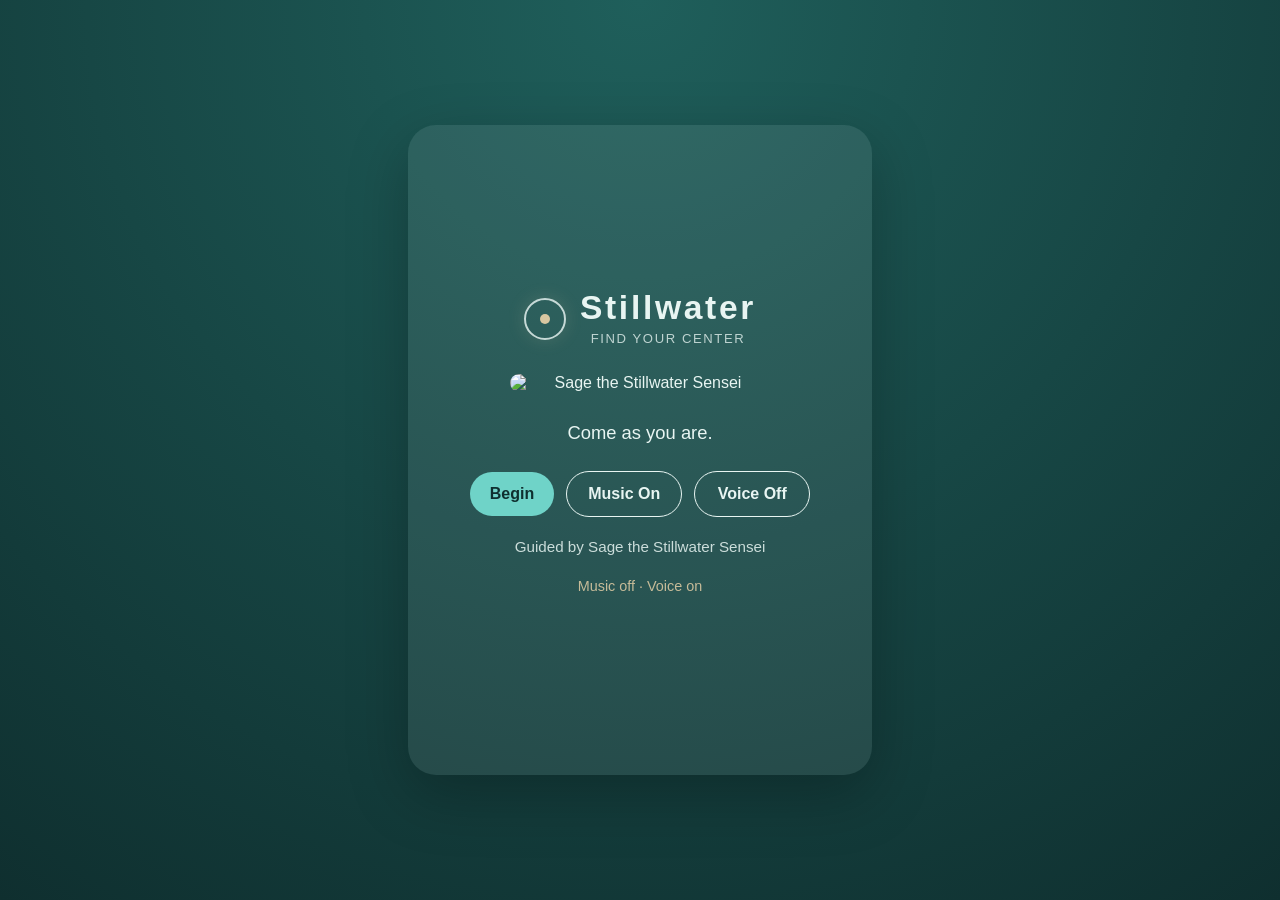
==== index.html @ 208af99f "Add files via upload" ====
<!DOCTYPE html>
<html lang="en">
<head>
  <meta charset="UTF-8" />
  <meta name="viewport" content="width=device-width, initial-scale=1.0"/>
  <title>Stillwater</title>
  <link rel="stylesheet" href="style.css?v=16" />
</head>
<body>
  <main class="app">
    <aside id="pathPanel" class="side-panel path-panel hidden"></aside>
    <section id="screen" class="screen"><h1>Stillwater is loading...</h1></section>
    <aside id="resourcePanel" class="side-panel resource-panel hidden"></aside>
  </main>
  <script src="app.js?v=16"></script>
</body>
</html>
---- style.css ----
:root {
  --deep:#0f2f2f; --water:#1f5f5b; --light:#e8f5f2; --accent:#d8c7a1;
  --aqua:#6fd3c8; --panel:rgba(255,255,255,.08); --panel-soft:rgba(255,255,255,.06);
  --panel-line:rgba(255,255,255,.16);
}
*{box-sizing:border-box}
body{margin:0;font-family:Arial,sans-serif;background:radial-gradient(circle at top,var(--water),var(--deep));color:var(--light);min-height:100vh;display:flex;align-items:center;justify-content:center}
.app{width:100%;max-width:1110px;padding:18px;display:grid;grid-template-columns:190px minmax(0,1fr) 220px;gap:18px;align-items:stretch}
.app.home-mode{grid-template-columns:1fr;max-width:500px}
.screen,.side-panel{min-height:650px;border-radius:28px;background:var(--panel);box-shadow:0 20px 60px rgba(0,0,0,.25)}
.screen{padding:26px;text-align:center;display:flex;flex-direction:column;justify-content:center}
.side-panel{background:var(--panel-soft);box-shadow:0 12px 42px rgba(0,0,0,.16);padding:22px 16px;display:flex;flex-direction:column;justify-content:center}
.hidden{display:none}
.path-title,.resource-title{font-size:.9rem;color:var(--accent);margin-bottom:18px;text-align:center;font-weight:bold}
.path-item{display:grid;grid-template-columns:18px 1fr;gap:10px;align-items:start;margin:13px 0;font-size:.82rem;line-height:1.25;opacity:.68}
.path-dot{width:12px;height:12px;border-radius:50%;margin-top:2px;background:rgba(255,255,255,.34)}
.path-item.done{opacity:1}.path-item.done .path-dot{background:var(--aqua)}
.path-item.active{opacity:1;color:var(--accent);font-weight:bold}.path-item.active .path-dot{background:var(--accent);box-shadow:0 0 12px rgba(216,199,161,.7)}
.resource-list{display:flex;flex-direction:column;gap:12px}
.resource-link{color:var(--light);text-decoration:none;border:1px solid var(--panel-line);border-radius:16px;padding:12px;line-height:1.25;font-size:.86rem;background:rgba(255,255,255,.035)}
.resource-note{margin-top:16px;font-size:.78rem;line-height:1.35;opacity:.72;text-align:center}
.brand{display:flex;align-items:center;justify-content:center;gap:14px;margin:0 auto 12px}
.brand-mark{width:42px;height:42px;border:2px solid rgba(232,245,242,.82);border-radius:50%;position:relative;box-shadow:0 0 18px rgba(216,199,161,.16)}
.brand-mark:after{content:"";width:10px;height:10px;background:var(--accent);border-radius:50%;position:absolute;left:50%;top:50%;transform:translate(-50%,-50%)}
.brand-title{font-size:2.1rem;letter-spacing:.08em;font-weight:700;line-height:1}.brand-subtitle{font-size:.82rem;letter-spacing:.12em;text-transform:uppercase;opacity:.78;margin-top:6px}
h1{margin:0 0 10px;font-size:2.35rem}h2{color:var(--accent);margin:0 0 8px}
.sage-img{width:260px;max-width:90%;margin:16px auto;display:block;border-radius:18px}
.prompt{font-size:1.15rem;line-height:1.45;margin:12px 0}.guidance{font-size:1rem;line-height:1.55;opacity:.92;margin:8px auto 12px;max-width:440px}
.sage-line{margin:8px auto 10px;max-width:440px;font-size:.96rem;line-height:1.45;color:var(--accent);font-style:italic}
.timer{font-size:2.35rem;color:var(--accent);margin:10px 0}.stage-count{font-size:.9rem;opacity:.85;margin-bottom:8px}
.progress-track{width:100%;height:10px;border-radius:999px;background:rgba(255,255,255,.16);overflow:hidden;margin:12px 0 16px}.progress-fill{height:100%;width:0;background:var(--aqua)}
button{border:none;border-radius:30px;padding:13px 20px;margin:6px;font-size:1rem;cursor:pointer;background:var(--aqua);color:var(--deep);font-weight:bold}
button.secondary{background:transparent;border:1px solid var(--light);color:var(--light)}.controls{margin-top:6px}.music-toggle,.voice-toggle{min-width:116px}
.stage-list{text-align:left;margin:15px auto;max-width:370px;line-height:1.7}.small{font-size:.95rem;opacity:.85}.audio-status{font-size:.9rem;opacity:.9;margin-top:8px}.audio-on{color:var(--accent)}
@media(max-width:980px){.app{max-width:760px;grid-template-columns:170px minmax(0,1fr)}.resource-panel{grid-column:1/-1;min-height:auto;padding:16px}.resource-list{display:grid;grid-template-columns:repeat(2,minmax(0,1fr))}}
@media(max-width:720px){body{align-items:flex-start}.app{max-width:480px;grid-template-columns:1fr;padding:14px}.screen{min-height:auto;padding:22px}.side-panel{min-height:auto;border-radius:22px;padding:12px}.path-panel{flex-direction:row;align-items:center;justify-content:center;flex-wrap:wrap}.path-title{width:100%;margin-bottom:8px}.path-item{display:block;margin:4px;font-size:0}.path-dot{width:11px;height:11px;margin:0}.resource-list{grid-template-columns:1fr}.sage-img{width:240px}.brand{gap:10px}.brand-mark{width:34px;height:34px}.brand-mark:after{width:8px;height:8px}.brand-title{font-size:1.65rem}.brand-subtitle{font-size:.72rem}}
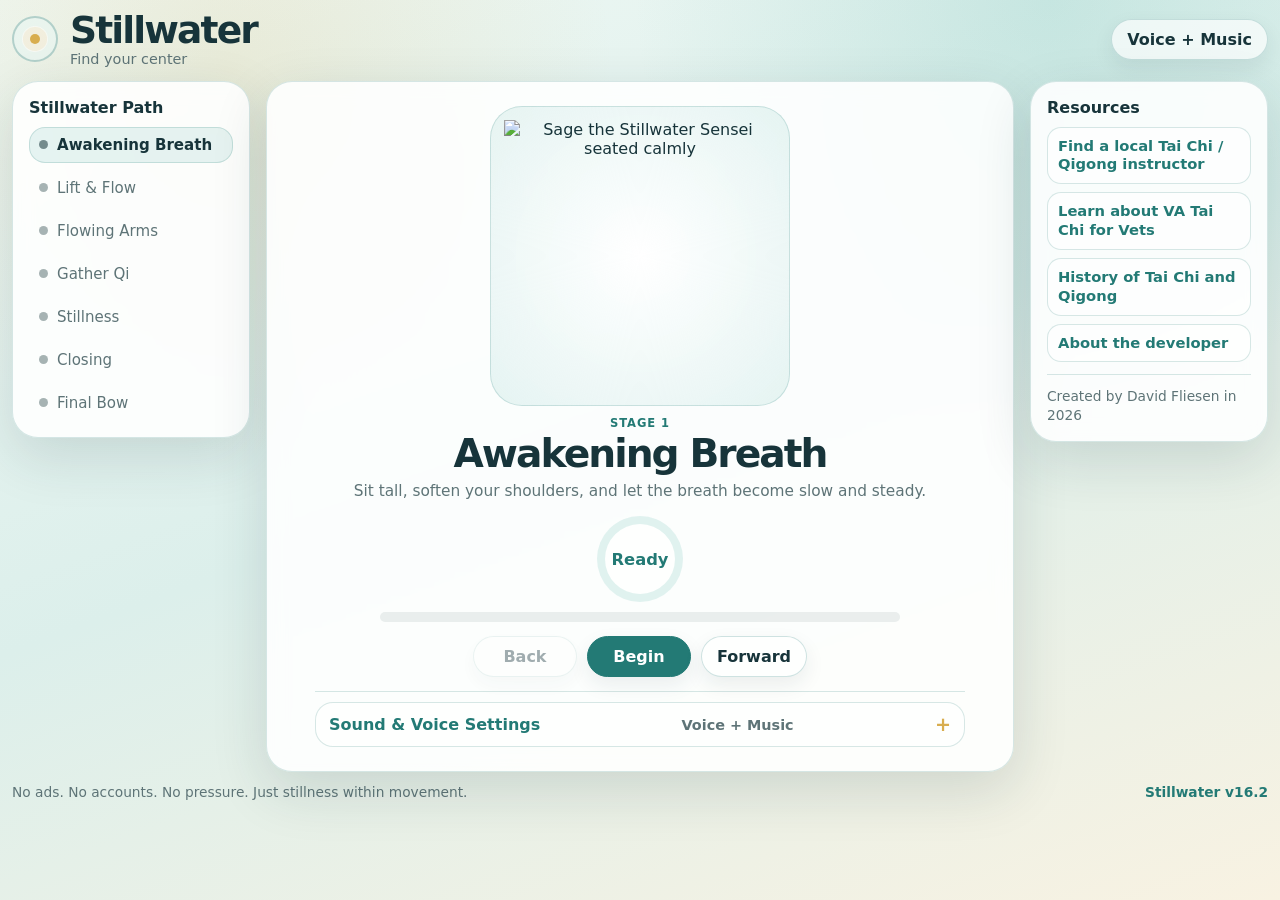
==== commit 6715352e: "Add files via upload" ====
--- a/index.html
+++ b/index.html
@@ -2,16 +2,109 @@
 <html lang="en">
 <head>
   <meta charset="UTF-8" />
-  <meta name="viewport" content="width=device-width, initial-scale=1.0"/>
-  <title>Stillwater</title>
-  <link rel="stylesheet" href="style.css?v=16" />
+  <meta name="viewport" content="width=device-width, initial-scale=1.0" />
+  <title>Stillwater Sensei | Chair Tai Chi + Qigong</title>
+  <meta name="description" content="Stillwater Sensei is a peaceful browser-based chair Tai Chi and Qigong guided practice led by Sage, a calm panda guide." />
+  <link rel="stylesheet" href="style.css?v=16.2" />
 </head>
 <body>
-  <main class="app">
-    <aside id="pathPanel" class="side-panel path-panel hidden"></aside>
-    <section id="screen" class="screen"><h1>Stillwater is loading...</h1></section>
-    <aside id="resourcePanel" class="side-panel resource-panel hidden"></aside>
-  </main>
-  <script src="app.js?v=16"></script>
+  <div class="app-shell">
+    <header class="hero compact-hero">
+      <a class="brand-lockup brand-link" href="index.html?v=16.2" aria-label="Stillwater opening screen">
+        <div class="still-point" aria-hidden="true"><span></span></div>
+        <div>
+          <h1>Stillwater</h1>
+          <p>Find your center</p>
+        </div>
+      </a>
+      <button id="soundToggle" class="ghost-button" type="button" aria-pressed="true">Voice + Music</button>
+    </header>
+
+    <main class="practice-layout three-column">
+      <aside class="path-panel" aria-label="Stillwater Path progress">
+        <h2>Stillwater Path</h2>
+        <ol id="stageList" class="stage-list"></ol>
+      </aside>
+
+      <section class="practice-card" aria-live="polite">
+        <div class="sage-frame breathing-ripple">
+          <img id="sageImage" src="assets/sage/idle.png?v=16.2" alt="Sage the Stillwater Sensei seated calmly" />
+        </div>
+
+        <div class="stage-copy">
+          <p id="stageEyebrow" class="eyebrow">Welcome</p>
+          <h2 id="stageTitle">Stillwater Sensei</h2>
+          <p id="stageDescription">A gentle seated practice for breath, flow, and calm focus.</p>
+        </div>
+
+        <div class="timer-wrap" aria-label="Stage timer">
+          <div class="timer-ring">
+            <span id="timerText">Ready</span>
+          </div>
+          <div class="progress-track" aria-hidden="true"><span id="progressFill"></span></div>
+        </div>
+
+        <div class="controls">
+          <button id="backButton" type="button">Back</button>
+          <button id="startPauseButton" class="primary" type="button">Begin</button>
+          <button id="nextButton" type="button">Forward</button>
+        </div>
+
+        <details id="audioDetails" class="audio-panel" aria-label="Sound and voice controls">
+          <summary>
+            <span>Sound & Voice Settings</span>
+            <span id="audioSummary">Voice + Music</span>
+          </summary>
+
+          <div class="mode-grid" role="group" aria-label="Audio mode">
+            <button id="modeBoth" class="mode-button" type="button" data-mode="both">Play Voice + Music</button>
+            <button id="modeVoice" class="mode-button" type="button" data-mode="voice">Voice Only</button>
+            <button id="modeMusic" class="mode-button" type="button" data-mode="music">Music Only</button>
+            <button id="modeSilence" class="mode-button" type="button" data-mode="silence">Silence</button>
+          </div>
+
+          <div class="slider-row full-row">
+            <label for="voiceSelect">Browser Voice</label>
+            <select id="voiceSelect"></select>
+          </div>
+          <div class="slider-row">
+            <label for="voiceRate">Voice Speed</label>
+            <input id="voiceRate" type="range" min="0.5" max="1.3" step="0.01" value="0.72" />
+          </div>
+          <div class="slider-row">
+            <label for="voicePitch">Voice Pitch</label>
+            <input id="voicePitch" type="range" min="0.5" max="1.5" step="0.01" value="1.08" />
+          </div>
+          <div class="slider-row">
+            <label for="voiceVolume">Voice</label>
+            <input id="voiceVolume" type="range" min="0" max="1" step="0.01" value="0.70" />
+          </div>
+          <div class="slider-row">
+            <label for="musicVolume">Music</label>
+            <input id="musicVolume" type="range" min="0" max="1" step="0.01" value="0.20" />
+          </div>
+          <p id="voiceStatus" class="hint">Voice uses local MP3 files when present and falls back to your selected built-in browser voice when files are missing.</p>
+        </details>
+      </section>
+
+      <aside class="resources-panel" aria-label="Stillwater resources">
+        <h2>Resources</h2>
+        <nav class="resource-links" aria-label="Helpful Tai Chi and Qigong links">
+          <a href="https://www.qigonginstitute.org/directory" target="_blank" rel="noopener noreferrer">Find a local Tai Chi / Qigong instructor</a>
+          <a href="https://www.va.gov/WHOLEHEALTH/cih/Tai_Chi_and_Qigong.asp" target="_blank" rel="noopener noreferrer">Learn about VA Tai Chi for Vets</a>
+          <a href="history.html?v=16.2">History of Tai Chi and Qigong</a>
+          <a href="https://davidfliesen.github.io/" target="_blank" rel="noopener noreferrer">About the developer</a>
+        </nav>
+        <p class="creator-note">Created by David Fliesen in 2026</p>
+      </aside>
+    </main>
+
+    <footer>
+      <p>No ads. No accounts. No pressure. Just stillness within movement.</p>
+      <p class="version">Stillwater v16.2</p>
+    </footer>
+  </div>
+
+  <script src="app.js?v=16.2"></script>
 </body>
 </html>
--- a/style.css
+++ b/style.css
@@ -1,36 +1,113 @@
 :root {
-  --deep:#0f2f2f; --water:#1f5f5b; --light:#e8f5f2; --accent:#d8c7a1;
-  --aqua:#6fd3c8; --panel:rgba(255,255,255,.08); --panel-soft:rgba(255,255,255,.06);
-  --panel-line:rgba(255,255,255,.16);
+  --ink: #17343a;
+  --muted: #5e7477;
+  --paper: #f6fbf8;
+  --card: rgba(255, 255, 255, 0.88);
+  --teal: #5cb7ae;
+  --teal-dark: #237a75;
+  --gold: #d8ad4f;
+  --line: rgba(35, 122, 117, 0.18);
+  --shadow: 0 18px 56px rgba(23, 52, 58, 0.14);
 }
-*{box-sizing:border-box}
-body{margin:0;font-family:Arial,sans-serif;background:radial-gradient(circle at top,var(--water),var(--deep));color:var(--light);min-height:100vh;display:flex;align-items:center;justify-content:center}
-.app{width:100%;max-width:1110px;padding:18px;display:grid;grid-template-columns:190px minmax(0,1fr) 220px;gap:18px;align-items:stretch}
-.app.home-mode{grid-template-columns:1fr;max-width:500px}
-.screen,.side-panel{min-height:650px;border-radius:28px;background:var(--panel);box-shadow:0 20px 60px rgba(0,0,0,.25)}
-.screen{padding:26px;text-align:center;display:flex;flex-direction:column;justify-content:center}
-.side-panel{background:var(--panel-soft);box-shadow:0 12px 42px rgba(0,0,0,.16);padding:22px 16px;display:flex;flex-direction:column;justify-content:center}
-.hidden{display:none}
-.path-title,.resource-title{font-size:.9rem;color:var(--accent);margin-bottom:18px;text-align:center;font-weight:bold}
-.path-item{display:grid;grid-template-columns:18px 1fr;gap:10px;align-items:start;margin:13px 0;font-size:.82rem;line-height:1.25;opacity:.68}
-.path-dot{width:12px;height:12px;border-radius:50%;margin-top:2px;background:rgba(255,255,255,.34)}
-.path-item.done{opacity:1}.path-item.done .path-dot{background:var(--aqua)}
-.path-item.active{opacity:1;color:var(--accent);font-weight:bold}.path-item.active .path-dot{background:var(--accent);box-shadow:0 0 12px rgba(216,199,161,.7)}
-.resource-list{display:flex;flex-direction:column;gap:12px}
-.resource-link{color:var(--light);text-decoration:none;border:1px solid var(--panel-line);border-radius:16px;padding:12px;line-height:1.25;font-size:.86rem;background:rgba(255,255,255,.035)}
-.resource-note{margin-top:16px;font-size:.78rem;line-height:1.35;opacity:.72;text-align:center}
-.brand{display:flex;align-items:center;justify-content:center;gap:14px;margin:0 auto 12px}
-.brand-mark{width:42px;height:42px;border:2px solid rgba(232,245,242,.82);border-radius:50%;position:relative;box-shadow:0 0 18px rgba(216,199,161,.16)}
-.brand-mark:after{content:"";width:10px;height:10px;background:var(--accent);border-radius:50%;position:absolute;left:50%;top:50%;transform:translate(-50%,-50%)}
-.brand-title{font-size:2.1rem;letter-spacing:.08em;font-weight:700;line-height:1}.brand-subtitle{font-size:.82rem;letter-spacing:.12em;text-transform:uppercase;opacity:.78;margin-top:6px}
-h1{margin:0 0 10px;font-size:2.35rem}h2{color:var(--accent);margin:0 0 8px}
-.sage-img{width:260px;max-width:90%;margin:16px auto;display:block;border-radius:18px}
-.prompt{font-size:1.15rem;line-height:1.45;margin:12px 0}.guidance{font-size:1rem;line-height:1.55;opacity:.92;margin:8px auto 12px;max-width:440px}
-.sage-line{margin:8px auto 10px;max-width:440px;font-size:.96rem;line-height:1.45;color:var(--accent);font-style:italic}
-.timer{font-size:2.35rem;color:var(--accent);margin:10px 0}.stage-count{font-size:.9rem;opacity:.85;margin-bottom:8px}
-.progress-track{width:100%;height:10px;border-radius:999px;background:rgba(255,255,255,.16);overflow:hidden;margin:12px 0 16px}.progress-fill{height:100%;width:0;background:var(--aqua)}
-button{border:none;border-radius:30px;padding:13px 20px;margin:6px;font-size:1rem;cursor:pointer;background:var(--aqua);color:var(--deep);font-weight:bold}
-button.secondary{background:transparent;border:1px solid var(--light);color:var(--light)}.controls{margin-top:6px}.music-toggle,.voice-toggle{min-width:116px}
-.stage-list{text-align:left;margin:15px auto;max-width:370px;line-height:1.7}.small{font-size:.95rem;opacity:.85}.audio-status{font-size:.9rem;opacity:.9;margin-top:8px}.audio-on{color:var(--accent)}
-@media(max-width:980px){.app{max-width:760px;grid-template-columns:170px minmax(0,1fr)}.resource-panel{grid-column:1/-1;min-height:auto;padding:16px}.resource-list{display:grid;grid-template-columns:repeat(2,minmax(0,1fr))}}
-@media(max-width:720px){body{align-items:flex-start}.app{max-width:480px;grid-template-columns:1fr;padding:14px}.screen{min-height:auto;padding:22px}.side-panel{min-height:auto;border-radius:22px;padding:12px}.path-panel{flex-direction:row;align-items:center;justify-content:center;flex-wrap:wrap}.path-title{width:100%;margin-bottom:8px}.path-item{display:block;margin:4px;font-size:0}.path-dot{width:11px;height:11px;margin:0}.resource-list{grid-template-columns:1fr}.sage-img{width:240px}.brand{gap:10px}.brand-mark{width:34px;height:34px}.brand-mark:after{width:8px;height:8px}.brand-title{font-size:1.65rem}.brand-subtitle{font-size:.72rem}}
+
+* { box-sizing: border-box; }
+html, body { min-height: 100%; }
+body {
+  margin: 0;
+  font-family: -apple-system, BlinkMacSystemFont, "Segoe UI", system-ui, sans-serif;
+  color: var(--ink);
+  background:
+    radial-gradient(circle at 18% 8%, rgba(216, 173, 79, 0.16), transparent 24rem),
+    radial-gradient(circle at 82% 0%, rgba(92, 183, 174, 0.22), transparent 26rem),
+    linear-gradient(160deg, #eff8f4 0%, #dcefeb 48%, #f8f2e2 100%);
+}
+button, input, select { font: inherit; }
+a { color: inherit; }
+
+.app-shell { width: min(1340px, calc(100% - 24px)); margin: 0 auto; padding: 12px 0 16px; }
+.simple-page { width: min(980px, calc(100% - 28px)); }
+.hero, footer { display: flex; align-items: center; justify-content: space-between; gap: 12px; }
+.brand-lockup { display: flex; align-items: center; gap: 12px; text-decoration: none; }
+.brand-link:hover { opacity: 0.9; }
+.still-point { width: 46px; height: 46px; border: 2px solid rgba(35, 122, 117, 0.32); border-radius: 999px; display: grid; place-items: center; background: rgba(255,255,255,0.5); box-shadow: inset 0 0 0 8px rgba(92, 183, 174, 0.08); flex: 0 0 auto; }
+.still-point span { width: 10px; height: 10px; border-radius: 999px; background: var(--gold); box-shadow: 0 0 0 7px rgba(216, 173, 79, 0.13); }
+h1, h2, h3, p { margin: 0; }
+.hero h1 { font-size: clamp(1.55rem, 3vw, 2.35rem); letter-spacing: -0.05em; line-height: 1; }
+.hero p { color: var(--muted); margin-top: 1px; font-size: 0.9rem; }
+
+.practice-layout { display: grid; grid-template-columns: 238px minmax(0, 1fr) 238px; gap: 16px; margin-top: 14px; align-items: start; }
+.path-panel, .resources-panel, .practice-card, .info-card { background: var(--card); border: 1px solid var(--line); border-radius: 26px; box-shadow: var(--shadow); backdrop-filter: blur(10px); }
+.path-panel, .resources-panel { padding: 16px; align-self: start; position: sticky; top: 12px; }
+.path-panel h2, .resources-panel h2 { font-size: 1rem; margin-bottom: 10px; }
+.stage-list { list-style: none; padding: 0; margin: 0; display: grid; gap: 7px; }
+.stage-list li { display: flex; gap: 9px; align-items: center; padding: 8px 9px; border-radius: 16px; color: var(--muted); border: 1px solid transparent; cursor: pointer; font-size: 0.94rem; }
+.stage-list li.current { color: var(--ink); background: rgba(92,183,174,0.15); border-color: var(--line); font-weight: 700; }
+.stage-list li.done { color: var(--teal-dark); }
+.stage-dot { width: 9px; height: 9px; border-radius: 99px; background: currentColor; opacity: 0.55; flex: 0 0 auto; }
+
+.resource-links { display: grid; gap: 8px; }
+.resource-links a { display: block; text-decoration: none; color: var(--teal-dark); background: rgba(255,255,255,0.58); border: 1px solid var(--line); border-radius: 14px; padding: 9px 10px; line-height: 1.28; font-weight: 700; font-size: 0.92rem; }
+.resource-links a:hover { background: rgba(92,183,174,0.15); }
+.creator-note { margin-top: 12px; padding-top: 12px; border-top: 1px solid var(--line); color: var(--muted); font-size: 0.86rem; line-height: 1.35; }
+
+.practice-card { padding: clamp(14px, 2.3vw, 24px); text-align: center; }
+.sage-frame { width: min(300px, 48vh, 70vw); aspect-ratio: 1 / 1; margin: 0 auto 10px; display: grid; place-items: center; border-radius: 32px; background: radial-gradient(circle, rgba(255,255,255,0.94), rgba(92,183,174,0.14)); border: 1px solid var(--line); overflow: hidden; position: relative; }
+.sage-frame::before, .sage-frame::after { content: ""; position: absolute; inset: 18%; border-radius: 999px; border: 2px solid rgba(92, 183, 174, 0.22); opacity: 0; animation: waterRipple 5.8s ease-in-out infinite; pointer-events: none; }
+.sage-frame::after { animation-delay: 2.9s; inset: 25%; border-color: rgba(216, 173, 79, 0.18); }
+.sage-frame img { width: 91%; height: 91%; object-fit: contain; transition: opacity 260ms ease, transform 260ms ease; animation: sageBreath 6s ease-in-out infinite; position: relative; z-index: 1; }
+.sage-frame img.changing { opacity: 0; transform: scale(0.985); }
+@keyframes sageBreath { 0%, 100% { transform: scale(0.988); } 50% { transform: scale(1.025); } }
+@keyframes waterRipple { 0% { transform: scale(0.65); opacity: 0; } 25% { opacity: 0.45; } 100% { transform: scale(1.85); opacity: 0; } }
+
+.eyebrow { color: var(--teal-dark); font-weight: 800; letter-spacing: 0.08em; text-transform: uppercase; font-size: 0.72rem; }
+.stage-copy h2 { margin-top: 4px; font-size: clamp(1.55rem, 4vw, 2.45rem); letter-spacing: -0.05em; line-height: 1.02; }
+.stage-copy p:last-child { color: var(--muted); max-width: 620px; margin: 7px auto 0; line-height: 1.42; font-size: 0.96rem; }
+.timer-wrap { margin: 14px auto; max-width: 520px; }
+.timer-ring { width: 86px; height: 86px; margin: 0 auto 10px; display: grid; place-items: center; border-radius: 999px; border: 8px solid rgba(92,183,174,0.18); background: rgba(255,255,255,0.56); color: var(--teal-dark); font-weight: 800; font-size: 1.02rem; }
+.progress-track { height: 10px; background: rgba(23,52,58,0.08); border-radius: 999px; overflow: hidden; }
+.progress-track span { display: block; height: 100%; width: 0%; background: linear-gradient(90deg, var(--teal), var(--gold)); border-radius: inherit; transition: width 280ms linear; }
+.controls { display: flex; justify-content: center; gap: 10px; flex-wrap: wrap; }
+button, .ghost-link { border: 1px solid rgba(35,122,117,0.22); background: rgba(255,255,255,0.68); color: var(--ink); padding: 10px 15px; border-radius: 999px; cursor: pointer; min-width: 104px; box-shadow: 0 8px 20px rgba(23,52,58,0.08); text-decoration: none; display: inline-flex; align-items: center; justify-content: center; font-weight: 700; }
+button:active { transform: translateY(1px); }
+button.primary { background: var(--teal-dark); color: white; border-color: var(--teal-dark); }
+button:disabled { opacity: 0.4; cursor: not-allowed; }
+.ghost-button { min-width: auto; }
+
+.audio-panel { margin: 14px auto 0; max-width: 650px; text-align: left; border-top: 1px solid var(--line); padding-top: 10px; }
+.audio-panel summary { list-style: none; cursor: pointer; display: flex; align-items: center; justify-content: space-between; gap: 12px; background: rgba(255,255,255,0.56); border: 1px solid var(--line); border-radius: 18px; padding: 10px 13px; color: var(--teal-dark); font-weight: 800; }
+.audio-panel summary::-webkit-details-marker { display: none; }
+.audio-panel summary::after { content: "+"; font-size: 1.2rem; color: var(--gold); }
+.audio-panel[open] summary::after { content: "−"; }
+#audioSummary { color: var(--muted); font-weight: 700; font-size: 0.9rem; }
+.mode-grid { display: grid; grid-template-columns: repeat(4, minmax(0, 1fr)); gap: 8px; margin-top: 10px; }
+.mode-button { width: 100%; min-width: 0; padding: 9px 8px; border-radius: 16px; font-size: 0.9rem; }
+.mode-button.active { background: var(--teal-dark); color: white; border-color: var(--teal-dark); }
+.slider-row { display: grid; grid-template-columns: 95px 1fr; align-items: center; gap: 10px; margin-top: 10px; }
+.slider-row.full-row { grid-template-columns: 115px 1fr; }
+.slider-row label { color: var(--muted); font-weight: 800; font-size: 0.9rem; }
+select { width: 100%; border: 1px solid var(--line); border-radius: 14px; padding: 9px 10px; background: white; color: var(--ink); }
+.hint { margin-top: 10px; color: var(--muted); font-size: 0.88rem; line-height: 1.38; }
+code { background: rgba(92,183,174,0.14); padding: 2px 5px; border-radius: 6px; }
+
+.info-card { margin-top: 20px; padding: clamp(20px, 4vw, 38px); }
+.info-card h2 { margin-top: 8px; font-size: clamp(2rem, 5vw, 3.25rem); letter-spacing: -0.05em; }
+.info-card section { margin-top: 24px; }
+.info-card h3 { color: var(--teal-dark); margin-bottom: 8px; }
+.info-card p { color: var(--muted); line-height: 1.65; font-size: 1.05rem; }
+.mini-settings { margin-top: 18px; padding: 16px; border: 1px solid var(--line); border-radius: 22px; background: rgba(255,255,255,0.55); }
+.mini-settings h3 { margin-bottom: 10px; }
+footer { margin-top: 12px; color: var(--muted); font-size: 0.86rem; }
+.version { font-weight: 800; color: var(--teal-dark); }
+
+@media (max-height: 760px) and (min-width: 941px) {
+  .sage-frame { width: min(245px, 42vh); }
+  .timer-ring { width: 72px; height: 72px; border-width: 7px; font-size: 0.94rem; }
+  .stage-copy h2 { font-size: clamp(1.35rem, 3vw, 2rem); }
+  .stage-copy p:last-child { font-size: 0.9rem; }
+  .path-panel, .resources-panel { padding: 13px; }
+  .stage-list li, .resource-links a { font-size: 0.86rem; padding: 7px 8px; }
+  .audio-panel { margin-top: 10px; }
+}
+@media (max-width: 1120px) { .practice-layout { grid-template-columns: 215px minmax(0, 1fr) 215px; gap: 12px; } .path-panel, .resources-panel { padding: 14px; } }
+@media (max-width: 940px) { .hero, footer { align-items: flex-start; flex-direction: column; } .practice-layout { grid-template-columns: 1fr; } .path-panel, .resources-panel { position: static; } .path-panel { order: 1; } .practice-card { order: 2; } .resources-panel { order: 3; } .stage-list { grid-template-columns: repeat(2, minmax(0, 1fr)); } .mode-grid { grid-template-columns: repeat(2, minmax(0, 1fr)); } }
+@media (max-width: 560px) { .app-shell { width: min(100% - 16px, 1180px); } .practice-card, .path-panel, .resources-panel, .info-card { border-radius: 22px; } .stage-list, .mode-grid { grid-template-columns: 1fr; } button, .ghost-link { width: 100%; } .controls { gap: 8px; } .slider-row, .slider-row.full-row { grid-template-columns: 1fr; gap: 5px; } }
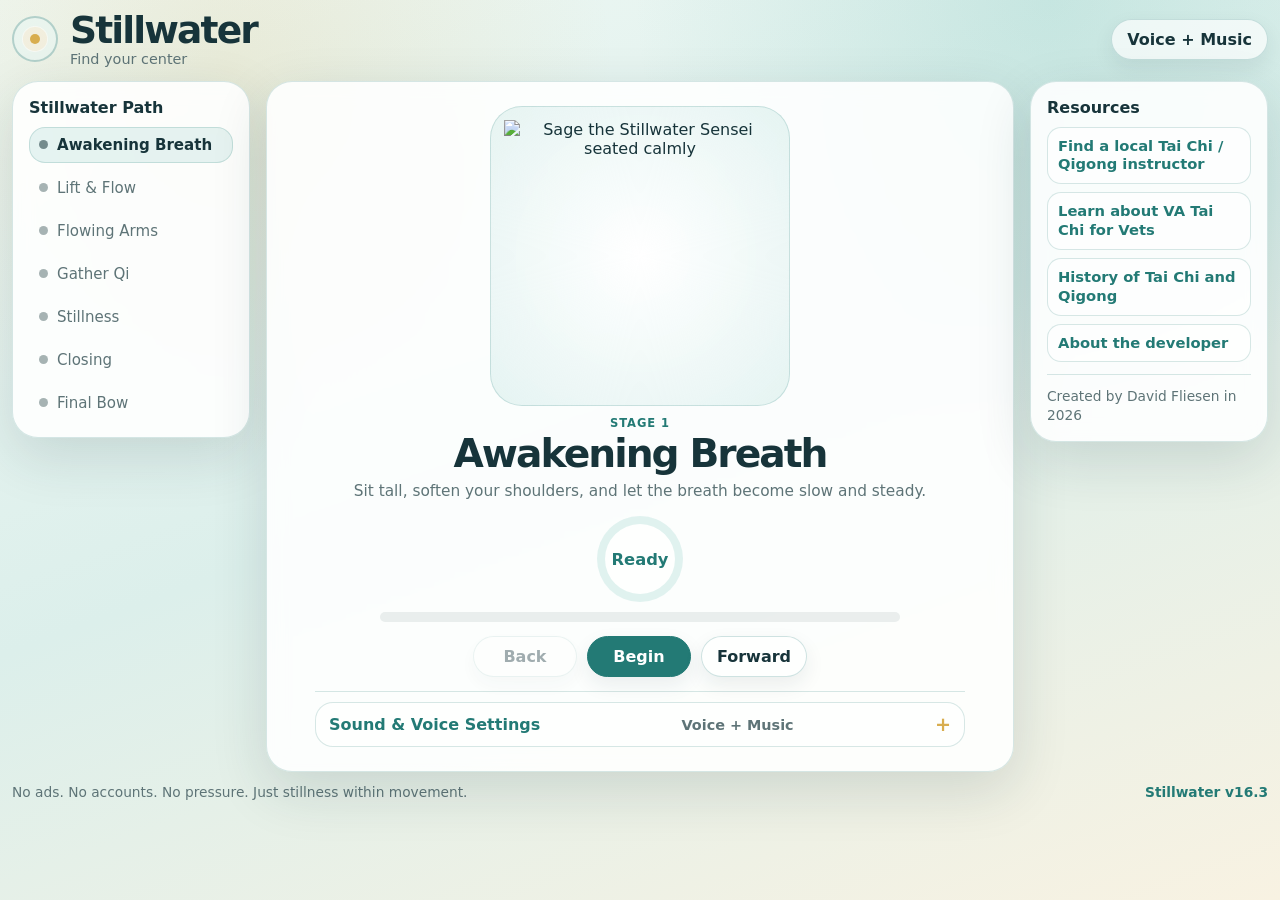
==== commit 20002152: "Add files via upload" ====
--- a/index.html
+++ b/index.html
@@ -5,12 +5,12 @@
   <meta name="viewport" content="width=device-width, initial-scale=1.0" />
   <title>Stillwater Sensei | Chair Tai Chi + Qigong</title>
   <meta name="description" content="Stillwater Sensei is a peaceful browser-based chair Tai Chi and Qigong guided practice led by Sage, a calm panda guide." />
-  <link rel="stylesheet" href="style.css?v=16.2" />
+  <link rel="stylesheet" href="style.css?v=16.3" />
 </head>
 <body>
   <div class="app-shell">
     <header class="hero compact-hero">
-      <a class="brand-lockup brand-link" href="index.html?v=16.2" aria-label="Stillwater opening screen">
+      <a class="brand-lockup brand-link" href="index.html?v=16.3" aria-label="Stillwater opening screen">
         <div class="still-point" aria-hidden="true"><span></span></div>
         <div>
           <h1>Stillwater</h1>
@@ -28,7 +28,7 @@
 
       <section class="practice-card" aria-live="polite">
         <div class="sage-frame breathing-ripple">
-          <img id="sageImage" src="assets/sage/idle.png?v=16.2" alt="Sage the Stillwater Sensei seated calmly" />
+          <img id="sageImage" src="assets/sage/idle.png?v=16.3" alt="Sage the Stillwater Sensei seated calmly" />
         </div>
 
         <div class="stage-copy">
@@ -92,7 +92,7 @@
         <nav class="resource-links" aria-label="Helpful Tai Chi and Qigong links">
           <a href="https://www.qigonginstitute.org/directory" target="_blank" rel="noopener noreferrer">Find a local Tai Chi / Qigong instructor</a>
           <a href="https://www.va.gov/WHOLEHEALTH/cih/Tai_Chi_and_Qigong.asp" target="_blank" rel="noopener noreferrer">Learn about VA Tai Chi for Vets</a>
-          <a href="history.html?v=16.2">History of Tai Chi and Qigong</a>
+          <a href="history.html?v=16.3">History of Tai Chi and Qigong</a>
           <a href="https://davidfliesen.github.io/" target="_blank" rel="noopener noreferrer">About the developer</a>
         </nav>
         <p class="creator-note">Created by David Fliesen in 2026</p>
@@ -101,10 +101,10 @@
 
     <footer>
       <p>No ads. No accounts. No pressure. Just stillness within movement.</p>
-      <p class="version">Stillwater v16.2</p>
+      <p class="version">Stillwater v16.3</p>
     </footer>
   </div>
 
-  <script src="app.js?v=16.2"></script>
+  <script src="app.js?v=16.3"></script>
 </body>
 </html>
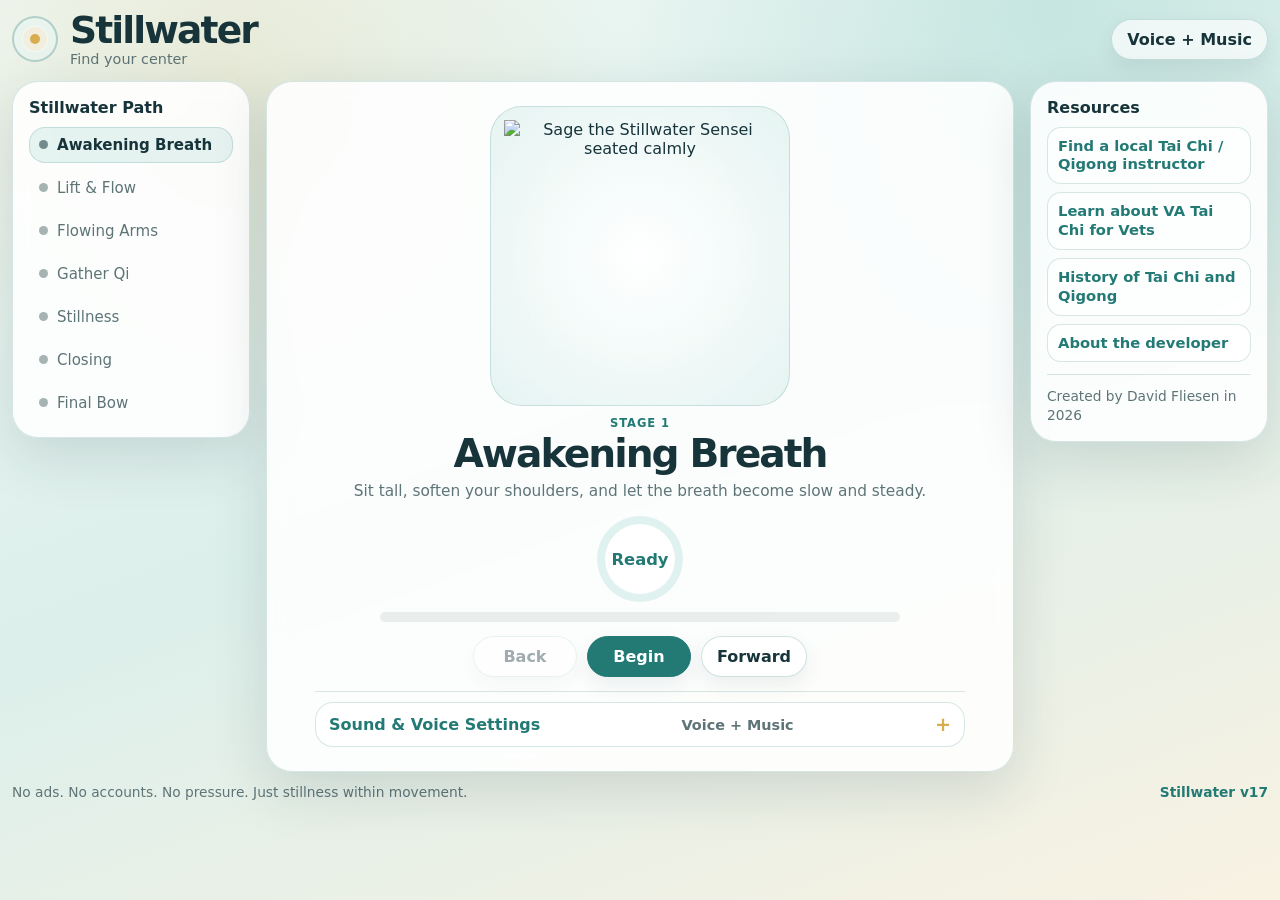
==== commit b509cdf4: "Add files via upload" ====
--- a/index.html
+++ b/index.html
@@ -5,12 +5,12 @@
   <meta name="viewport" content="width=device-width, initial-scale=1.0" />
   <title>Stillwater Sensei | Chair Tai Chi + Qigong</title>
   <meta name="description" content="Stillwater Sensei is a peaceful browser-based chair Tai Chi and Qigong guided practice led by Sage, a calm panda guide." />
-  <link rel="stylesheet" href="style.css?v=16.3" />
+  <link rel="stylesheet" href="style.css?v=17" />
 </head>
 <body>
   <div class="app-shell">
     <header class="hero compact-hero">
-      <a class="brand-lockup brand-link" href="index.html?v=16.3" aria-label="Stillwater opening screen">
+      <a class="brand-lockup brand-link" href="index.html?v=17" aria-label="Stillwater opening screen">
         <div class="still-point" aria-hidden="true"><span></span></div>
         <div>
           <h1>Stillwater</h1>
@@ -28,7 +28,7 @@
 
       <section class="practice-card" aria-live="polite">
         <div class="sage-frame breathing-ripple">
-          <img id="sageImage" src="assets/sage/idle.png?v=16.3" alt="Sage the Stillwater Sensei seated calmly" />
+          <img id="sageImage" src="assets/sage/idle.png?v=17" alt="Sage the Stillwater Sensei seated calmly" />
         </div>
 
         <div class="stage-copy">
@@ -92,7 +92,7 @@
         <nav class="resource-links" aria-label="Helpful Tai Chi and Qigong links">
           <a href="https://www.qigonginstitute.org/directory" target="_blank" rel="noopener noreferrer">Find a local Tai Chi / Qigong instructor</a>
           <a href="https://www.va.gov/WHOLEHEALTH/cih/Tai_Chi_and_Qigong.asp" target="_blank" rel="noopener noreferrer">Learn about VA Tai Chi for Vets</a>
-          <a href="history.html?v=16.3">History of Tai Chi and Qigong</a>
+          <a href="history.html?v=17">History of Tai Chi and Qigong</a>
           <a href="https://davidfliesen.github.io/" target="_blank" rel="noopener noreferrer">About the developer</a>
         </nav>
         <p class="creator-note">Created by David Fliesen in 2026</p>
@@ -101,10 +101,10 @@
 
     <footer>
       <p>No ads. No accounts. No pressure. Just stillness within movement.</p>
-      <p class="version">Stillwater v16.3</p>
+      <p class="version">Stillwater v17</p>
     </footer>
   </div>
 
-  <script src="app.js?v=16.3"></script>
+  <script src="app.js?v=17"></script>
 </body>
 </html>
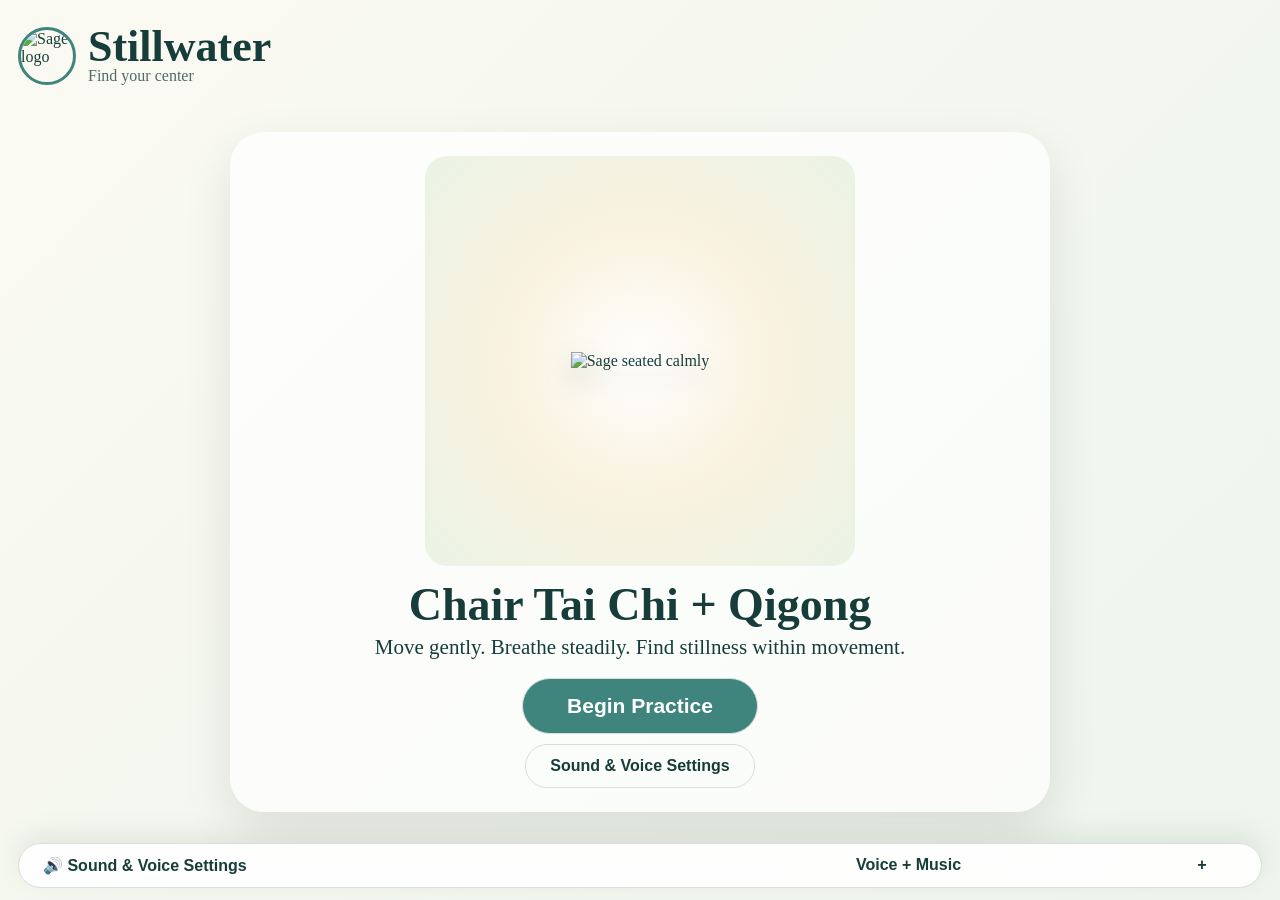
==== commit 1508122b: "Add files via upload" ====
--- a/index.html
+++ b/index.html
@@ -1,110 +1,73 @@
-<!DOCTYPE html>
+<!doctype html>
 <html lang="en">
 <head>
-  <meta charset="UTF-8" />
-  <meta name="viewport" content="width=device-width, initial-scale=1.0" />
-  <title>Stillwater Sensei | Chair Tai Chi + Qigong</title>
-  <meta name="description" content="Stillwater Sensei is a peaceful browser-based chair Tai Chi and Qigong guided practice led by Sage, a calm panda guide." />
-  <link rel="stylesheet" href="style.css?v=17" />
+  <meta charset="utf-8" />
+  <meta name="viewport" content="width=device-width, initial-scale=1" />
+  <title>Stillwater v18.1</title>
+  <link rel="stylesheet" href="style.css?v=18.1" />
 </head>
 <body>
   <div class="app-shell">
-    <header class="hero compact-hero">
-      <a class="brand-lockup brand-link" href="index.html?v=17" aria-label="Stillwater opening screen">
-        <div class="still-point" aria-hidden="true"><span></span></div>
-        <div>
-          <h1>Stillwater</h1>
-          <p>Find your center</p>
-        </div>
+    <header class="topbar">
+      <a class="brand" href="index.html?v=18.1" aria-label="Return to opening screen">
+        <img src="assets/sage/idle.png" alt="Sage logo" class="brand-avatar" />
+        <span><strong>Stillwater</strong><em>Find your center</em></span>
       </a>
-      <button id="soundToggle" class="ghost-button" type="button" aria-pressed="true">Voice + Music</button>
+      <div class="top-actions practice-only hidden">
+        <button id="backBtn">← Back</button><button id="pauseBtn" class="primary">Pause</button><button id="forwardBtn">Forward →</button>
+      </div>
     </header>
 
-    <main class="practice-layout three-column">
-      <aside class="path-panel" aria-label="Stillwater Path progress">
+    <main id="opening" class="opening">
+      <section class="hero-card">
+        <div class="sage-stage opening-sage"><img src="assets/sage/idle.png" alt="Sage seated calmly" class="sage-img breathing" /></div>
+        <h1>Chair Tai Chi + Qigong</h1>
+        <p>Move gently. Breathe steadily. Find stillness within movement.</p>
+        <button id="beginBtn" class="begin primary">Begin Practice</button>
+        <button id="settingsOpenBtn" class="ghost">Sound & Voice Settings</button>
+      </section>
+    </main>
+
+    <main id="practice" class="practice hidden">
+      <aside class="side left-panel">
         <h2>Stillwater Path</h2>
-        <ol id="stageList" class="stage-list"></ol>
+        <ol id="stageList"></ol>
+        <div class="mantra">Move with intention.<br>Breathe with awareness.<br>Be still. Be here.</div>
+        <small>Created by David Fliesen in 2026</small>
       </aside>
 
-      <section class="practice-card" aria-live="polite">
-        <div class="sage-frame breathing-ripple">
-          <img id="sageImage" src="assets/sage/idle.png?v=17" alt="Sage the Stillwater Sensei seated calmly" />
+      <section class="center-panel">
+        <div class="stage-head"><div><small id="stageNum">STAGE 1</small><h1 id="stageTitle">Awakening Breath</h1></div><strong id="timer">1:00</strong></div>
+        <div class="sage-stage">
+          <img id="sageImg" src="assets/sage/idle.png" alt="Sage demonstrating the current seated movement" class="sage-img breathing" />
+          <div class="water-ripples"><span></span><span></span><span></span></div>
         </div>
-
-        <div class="stage-copy">
-          <p id="stageEyebrow" class="eyebrow">Welcome</p>
-          <h2 id="stageTitle">Stillwater Sensei</h2>
-          <p id="stageDescription">A gentle seated practice for breath, flow, and calm focus.</p>
-        </div>
-
-        <div class="timer-wrap" aria-label="Stage timer">
-          <div class="timer-ring">
-            <span id="timerText">Ready</span>
-          </div>
-          <div class="progress-track" aria-hidden="true"><span id="progressFill"></span></div>
-        </div>
-
-        <div class="controls">
-          <button id="backButton" type="button">Back</button>
-          <button id="startPauseButton" class="primary" type="button">Begin</button>
-          <button id="nextButton" type="button">Forward</button>
-        </div>
-
-        <details id="audioDetails" class="audio-panel" aria-label="Sound and voice controls">
-          <summary>
-            <span>Sound & Voice Settings</span>
-            <span id="audioSummary">Voice + Music</span>
-          </summary>
-
-          <div class="mode-grid" role="group" aria-label="Audio mode">
-            <button id="modeBoth" class="mode-button" type="button" data-mode="both">Play Voice + Music</button>
-            <button id="modeVoice" class="mode-button" type="button" data-mode="voice">Voice Only</button>
-            <button id="modeMusic" class="mode-button" type="button" data-mode="music">Music Only</button>
-            <button id="modeSilence" class="mode-button" type="button" data-mode="silence">Silence</button>
-          </div>
-
-          <div class="slider-row full-row">
-            <label for="voiceSelect">Browser Voice</label>
-            <select id="voiceSelect"></select>
-          </div>
-          <div class="slider-row">
-            <label for="voiceRate">Voice Speed</label>
-            <input id="voiceRate" type="range" min="0.5" max="1.3" step="0.01" value="0.72" />
-          </div>
-          <div class="slider-row">
-            <label for="voicePitch">Voice Pitch</label>
-            <input id="voicePitch" type="range" min="0.5" max="1.5" step="0.01" value="1.08" />
-          </div>
-          <div class="slider-row">
-            <label for="voiceVolume">Voice</label>
-            <input id="voiceVolume" type="range" min="0" max="1" step="0.01" value="0.70" />
-          </div>
-          <div class="slider-row">
-            <label for="musicVolume">Music</label>
-            <input id="musicVolume" type="range" min="0" max="1" step="0.01" value="0.20" />
-          </div>
-          <p id="voiceStatus" class="hint">Voice uses local MP3 files when present and falls back to your selected built-in browser voice when files are missing.</p>
-        </details>
+        <p id="instruction" class="instruction"></p>
+        <button id="unlockBtn" class="unlock hidden">Tap Begin to start sound</button>
+        <div class="progress"><span id="progressBar"></span></div>
       </section>
 
-      <aside class="resources-panel" aria-label="Stillwater resources">
+      <aside class="side resources">
         <h2>Resources</h2>
-        <nav class="resource-links" aria-label="Helpful Tai Chi and Qigong links">
-          <a href="https://www.qigonginstitute.org/directory" target="_blank" rel="noopener noreferrer">Find a local Tai Chi / Qigong instructor</a>
-          <a href="https://www.va.gov/WHOLEHEALTH/cih/Tai_Chi_and_Qigong.asp" target="_blank" rel="noopener noreferrer">Learn about VA Tai Chi for Vets</a>
-          <a href="history.html?v=17">History of Tai Chi and Qigong</a>
-          <a href="https://davidfliesen.github.io/" target="_blank" rel="noopener noreferrer">About the developer</a>
-        </nav>
-        <p class="creator-note">Created by David Fliesen in 2026</p>
+        <a href="https://www.qigonginstitute.org/directory" target="_blank"><b>Find a local Tai Chi / Qigong instructor</b><span>qigonginstitute.org/directory</span></a>
+        <a href="https://www.va.gov/WHOLEHEALTH/cih/Tai_Chi_and_Qigong.asp" target="_blank"><b>Learn about VA Tai Chi for Vets</b><span>va.gov/WHOLEHEALTH</span></a>
+        <a href="history.html"><b>History of Tai Chi and Qigong</b><span>Quick overview</span></a>
+        <a href="https://davidfliesen.github.io/" target="_blank"><b>About the developer</b><span>davidfliesen.github.io</span></a>
       </aside>
     </main>
 
-    <footer>
-      <p>No ads. No accounts. No pressure. Just stillness within movement.</p>
-      <p class="version">Stillwater v17</p>
-    </footer>
+    <section id="settings" class="audio-panel collapsed">
+      <button id="settingsToggle" class="settings-title"><b>🔊 Sound & Voice Settings</b><span id="modeLabel">Voice + Music</span><i>+</i></button>
+      <div class="settings-body">
+        <div class="modes"><button data-mode="voiceMusic" class="active">Play Voice + Music</button><button data-mode="voiceOnly">Voice Only</button><button data-mode="musicOnly">Music Only</button><button data-mode="silence">Silence</button></div>
+        <label>Browser Voice <select id="voiceSelect"></select></label>
+        <label>Voice Speed <input id="speed" type="range" min="0.6" max="1.3" step="0.05"></label>
+        <label>Voice Pitch <input id="pitch" type="range" min="0.5" max="1.5" step="0.05"></label>
+        <label>Voice <input id="voiceVol" type="range" min="0" max="1" step="0.05"></label>
+        <label>Music <input id="musicVol" type="range" min="0" max="1" step="0.05"></label>
+      </div>
+    </section>
   </div>
-
-  <script src="app.js?v=17"></script>
+  <script src="app.js?v=18.1"></script>
 </body>
 </html>
--- a/style.css
+++ b/style.css
@@ -1,113 +1 @@
-:root {
-  --ink: #17343a;
-  --muted: #5e7477;
-  --paper: #f6fbf8;
-  --card: rgba(255, 255, 255, 0.88);
-  --teal: #5cb7ae;
-  --teal-dark: #237a75;
-  --gold: #d8ad4f;
-  --line: rgba(35, 122, 117, 0.18);
-  --shadow: 0 18px 56px rgba(23, 52, 58, 0.14);
-}
-
-* { box-sizing: border-box; }
-html, body { min-height: 100%; }
-body {
-  margin: 0;
-  font-family: -apple-system, BlinkMacSystemFont, "Segoe UI", system-ui, sans-serif;
-  color: var(--ink);
-  background:
-    radial-gradient(circle at 18% 8%, rgba(216, 173, 79, 0.16), transparent 24rem),
-    radial-gradient(circle at 82% 0%, rgba(92, 183, 174, 0.22), transparent 26rem),
-    linear-gradient(160deg, #eff8f4 0%, #dcefeb 48%, #f8f2e2 100%);
-}
-button, input, select { font: inherit; }
-a { color: inherit; }
-
-.app-shell { width: min(1340px, calc(100% - 24px)); margin: 0 auto; padding: 12px 0 16px; }
-.simple-page { width: min(980px, calc(100% - 28px)); }
-.hero, footer { display: flex; align-items: center; justify-content: space-between; gap: 12px; }
-.brand-lockup { display: flex; align-items: center; gap: 12px; text-decoration: none; }
-.brand-link:hover { opacity: 0.9; }
-.still-point { width: 46px; height: 46px; border: 2px solid rgba(35, 122, 117, 0.32); border-radius: 999px; display: grid; place-items: center; background: rgba(255,255,255,0.5); box-shadow: inset 0 0 0 8px rgba(92, 183, 174, 0.08); flex: 0 0 auto; }
-.still-point span { width: 10px; height: 10px; border-radius: 999px; background: var(--gold); box-shadow: 0 0 0 7px rgba(216, 173, 79, 0.13); }
-h1, h2, h3, p { margin: 0; }
-.hero h1 { font-size: clamp(1.55rem, 3vw, 2.35rem); letter-spacing: -0.05em; line-height: 1; }
-.hero p { color: var(--muted); margin-top: 1px; font-size: 0.9rem; }
-
-.practice-layout { display: grid; grid-template-columns: 238px minmax(0, 1fr) 238px; gap: 16px; margin-top: 14px; align-items: start; }
-.path-panel, .resources-panel, .practice-card, .info-card { background: var(--card); border: 1px solid var(--line); border-radius: 26px; box-shadow: var(--shadow); backdrop-filter: blur(10px); }
-.path-panel, .resources-panel { padding: 16px; align-self: start; position: sticky; top: 12px; }
-.path-panel h2, .resources-panel h2 { font-size: 1rem; margin-bottom: 10px; }
-.stage-list { list-style: none; padding: 0; margin: 0; display: grid; gap: 7px; }
-.stage-list li { display: flex; gap: 9px; align-items: center; padding: 8px 9px; border-radius: 16px; color: var(--muted); border: 1px solid transparent; cursor: pointer; font-size: 0.94rem; }
-.stage-list li.current { color: var(--ink); background: rgba(92,183,174,0.15); border-color: var(--line); font-weight: 700; }
-.stage-list li.done { color: var(--teal-dark); }
-.stage-dot { width: 9px; height: 9px; border-radius: 99px; background: currentColor; opacity: 0.55; flex: 0 0 auto; }
-
-.resource-links { display: grid; gap: 8px; }
-.resource-links a { display: block; text-decoration: none; color: var(--teal-dark); background: rgba(255,255,255,0.58); border: 1px solid var(--line); border-radius: 14px; padding: 9px 10px; line-height: 1.28; font-weight: 700; font-size: 0.92rem; }
-.resource-links a:hover { background: rgba(92,183,174,0.15); }
-.creator-note { margin-top: 12px; padding-top: 12px; border-top: 1px solid var(--line); color: var(--muted); font-size: 0.86rem; line-height: 1.35; }
-
-.practice-card { padding: clamp(14px, 2.3vw, 24px); text-align: center; }
-.sage-frame { width: min(300px, 48vh, 70vw); aspect-ratio: 1 / 1; margin: 0 auto 10px; display: grid; place-items: center; border-radius: 32px; background: radial-gradient(circle, rgba(255,255,255,0.94), rgba(92,183,174,0.14)); border: 1px solid var(--line); overflow: hidden; position: relative; }
-.sage-frame::before, .sage-frame::after { content: ""; position: absolute; inset: 18%; border-radius: 999px; border: 2px solid rgba(92, 183, 174, 0.22); opacity: 0; animation: waterRipple 5.8s ease-in-out infinite; pointer-events: none; }
-.sage-frame::after { animation-delay: 2.9s; inset: 25%; border-color: rgba(216, 173, 79, 0.18); }
-.sage-frame img { width: 91%; height: 91%; object-fit: contain; transition: opacity 260ms ease, transform 260ms ease; animation: sageBreath 6s ease-in-out infinite; position: relative; z-index: 1; }
-.sage-frame img.changing { opacity: 0; transform: scale(0.985); }
-@keyframes sageBreath { 0%, 100% { transform: scale(0.988); } 50% { transform: scale(1.025); } }
-@keyframes waterRipple { 0% { transform: scale(0.65); opacity: 0; } 25% { opacity: 0.45; } 100% { transform: scale(1.85); opacity: 0; } }
-
-.eyebrow { color: var(--teal-dark); font-weight: 800; letter-spacing: 0.08em; text-transform: uppercase; font-size: 0.72rem; }
-.stage-copy h2 { margin-top: 4px; font-size: clamp(1.55rem, 4vw, 2.45rem); letter-spacing: -0.05em; line-height: 1.02; }
-.stage-copy p:last-child { color: var(--muted); max-width: 620px; margin: 7px auto 0; line-height: 1.42; font-size: 0.96rem; }
-.timer-wrap { margin: 14px auto; max-width: 520px; }
-.timer-ring { width: 86px; height: 86px; margin: 0 auto 10px; display: grid; place-items: center; border-radius: 999px; border: 8px solid rgba(92,183,174,0.18); background: rgba(255,255,255,0.56); color: var(--teal-dark); font-weight: 800; font-size: 1.02rem; }
-.progress-track { height: 10px; background: rgba(23,52,58,0.08); border-radius: 999px; overflow: hidden; }
-.progress-track span { display: block; height: 100%; width: 0%; background: linear-gradient(90deg, var(--teal), var(--gold)); border-radius: inherit; transition: width 280ms linear; }
-.controls { display: flex; justify-content: center; gap: 10px; flex-wrap: wrap; }
-button, .ghost-link { border: 1px solid rgba(35,122,117,0.22); background: rgba(255,255,255,0.68); color: var(--ink); padding: 10px 15px; border-radius: 999px; cursor: pointer; min-width: 104px; box-shadow: 0 8px 20px rgba(23,52,58,0.08); text-decoration: none; display: inline-flex; align-items: center; justify-content: center; font-weight: 700; }
-button:active { transform: translateY(1px); }
-button.primary { background: var(--teal-dark); color: white; border-color: var(--teal-dark); }
-button:disabled { opacity: 0.4; cursor: not-allowed; }
-.ghost-button { min-width: auto; }
-
-.audio-panel { margin: 14px auto 0; max-width: 650px; text-align: left; border-top: 1px solid var(--line); padding-top: 10px; }
-.audio-panel summary { list-style: none; cursor: pointer; display: flex; align-items: center; justify-content: space-between; gap: 12px; background: rgba(255,255,255,0.56); border: 1px solid var(--line); border-radius: 18px; padding: 10px 13px; color: var(--teal-dark); font-weight: 800; }
-.audio-panel summary::-webkit-details-marker { display: none; }
-.audio-panel summary::after { content: "+"; font-size: 1.2rem; color: var(--gold); }
-.audio-panel[open] summary::after { content: "−"; }
-#audioSummary { color: var(--muted); font-weight: 700; font-size: 0.9rem; }
-.mode-grid { display: grid; grid-template-columns: repeat(4, minmax(0, 1fr)); gap: 8px; margin-top: 10px; }
-.mode-button { width: 100%; min-width: 0; padding: 9px 8px; border-radius: 16px; font-size: 0.9rem; }
-.mode-button.active { background: var(--teal-dark); color: white; border-color: var(--teal-dark); }
-.slider-row { display: grid; grid-template-columns: 95px 1fr; align-items: center; gap: 10px; margin-top: 10px; }
-.slider-row.full-row { grid-template-columns: 115px 1fr; }
-.slider-row label { color: var(--muted); font-weight: 800; font-size: 0.9rem; }
-select { width: 100%; border: 1px solid var(--line); border-radius: 14px; padding: 9px 10px; background: white; color: var(--ink); }
-.hint { margin-top: 10px; color: var(--muted); font-size: 0.88rem; line-height: 1.38; }
-code { background: rgba(92,183,174,0.14); padding: 2px 5px; border-radius: 6px; }
-
-.info-card { margin-top: 20px; padding: clamp(20px, 4vw, 38px); }
-.info-card h2 { margin-top: 8px; font-size: clamp(2rem, 5vw, 3.25rem); letter-spacing: -0.05em; }
-.info-card section { margin-top: 24px; }
-.info-card h3 { color: var(--teal-dark); margin-bottom: 8px; }
-.info-card p { color: var(--muted); line-height: 1.65; font-size: 1.05rem; }
-.mini-settings { margin-top: 18px; padding: 16px; border: 1px solid var(--line); border-radius: 22px; background: rgba(255,255,255,0.55); }
-.mini-settings h3 { margin-bottom: 10px; }
-footer { margin-top: 12px; color: var(--muted); font-size: 0.86rem; }
-.version { font-weight: 800; color: var(--teal-dark); }
-
-@media (max-height: 760px) and (min-width: 941px) {
-  .sage-frame { width: min(245px, 42vh); }
-  .timer-ring { width: 72px; height: 72px; border-width: 7px; font-size: 0.94rem; }
-  .stage-copy h2 { font-size: clamp(1.35rem, 3vw, 2rem); }
-  .stage-copy p:last-child { font-size: 0.9rem; }
-  .path-panel, .resources-panel { padding: 13px; }
-  .stage-list li, .resource-links a { font-size: 0.86rem; padding: 7px 8px; }
-  .audio-panel { margin-top: 10px; }
-}
-@media (max-width: 1120px) { .practice-layout { grid-template-columns: 215px minmax(0, 1fr) 215px; gap: 12px; } .path-panel, .resources-panel { padding: 14px; } }
-@media (max-width: 940px) { .hero, footer { align-items: flex-start; flex-direction: column; } .practice-layout { grid-template-columns: 1fr; } .path-panel, .resources-panel { position: static; } .path-panel { order: 1; } .practice-card { order: 2; } .resources-panel { order: 3; } .stage-list { grid-template-columns: repeat(2, minmax(0, 1fr)); } .mode-grid { grid-template-columns: repeat(2, minmax(0, 1fr)); } }
-@media (max-width: 560px) { .app-shell { width: min(100% - 16px, 1180px); } .practice-card, .path-panel, .resources-panel, .info-card { border-radius: 22px; } .stage-list, .mode-grid { grid-template-columns: 1fr; } button, .ghost-link { width: 100%; } .controls { gap: 8px; } .slider-row, .slider-row.full-row { grid-template-columns: 1fr; gap: 5px; } }
+:root{--deep:#0c4944;--teal:#3f857d;--cream:#fbf8ee;--gold:#cfaa4d;--ink:#163d3a;--line:#d8ded8}*{box-sizing:border-box}body{margin:0;background:linear-gradient(135deg,#fbfaf2,#edf5ec);color:var(--ink);font-family:Georgia,'Times New Roman',serif;overflow:hidden}.app-shell{height:100vh;display:grid;grid-template-rows:88px 1fr auto;gap:10px;padding:12px 18px}.topbar{display:flex;justify-content:space-between;align-items:center}.brand{display:flex;gap:12px;align-items:center;text-decoration:none;color:var(--ink)}.brand-avatar{width:58px;height:58px;border-radius:50%;object-fit:cover;border:3px solid var(--teal)}.brand strong{display:block;font-size:44px;line-height:.9}.brand em{font-style:normal;font-size:16px;opacity:.75}.top-actions{display:flex;gap:12px}button{border:1px solid var(--line);border-radius:999px;background:#fffdf7;color:var(--ink);font-weight:700;padding:12px 24px;font-size:16px;cursor:pointer}.primary,.modes button.active{background:var(--teal);color:white}.hidden{display:none!important}.opening{display:grid;place-items:center;min-height:0}.hero-card{width:min(820px,90vw);height:min(680px,calc(100vh - 160px));border-radius:34px;background:rgba(255,255,255,.72);box-shadow:0 18px 50px rgba(0,0,0,.1);display:flex;flex-direction:column;align-items:center;justify-content:center;text-align:center;padding:24px}.hero-card h1{font-size:46px;margin:12px 0 4px}.hero-card p{font-size:21px;margin:0 0 18px}.begin{font-size:21px;padding:15px 44px}.ghost{margin-top:10px;background:transparent}.practice{min-height:0;display:grid;grid-template-columns:300px minmax(460px,1fr) 330px;gap:18px}.side{border-radius:24px;background:linear-gradient(180deg,#0b4b46,#0b3936);color:white;padding:24px;min-height:0;box-shadow:0 14px 35px rgba(0,0,0,.12);overflow:auto}.side h2{margin-top:0;font-size:26px}.left-panel ol{list-style:none;margin:0;padding:0}.left-panel li{display:flex;gap:12px;align-items:center;padding:13px 12px;border-radius:12px;font-size:18px;font-weight:700}.left-panel li.active{background:rgba(255,255,255,.18)}.num{display:grid;place-items:center;width:28px;height:28px;border-radius:50%;border:1px solid var(--gold);color:var(--gold);background:rgba(255,255,255,.1)}.active .num{background:#fff;color:var(--teal)}.mantra{margin-top:32px;border:1px solid var(--gold);border-radius:12px;padding:18px;color:#f2d27a;line-height:1.55;font-weight:700}.left-panel small{display:block;text-align:center;margin-top:22px;opacity:.78}.center-panel{min-height:0;background:rgba(255,255,255,.72);border-radius:28px;padding:20px 26px;display:grid;grid-template-rows:auto minmax(250px,1fr) auto auto;box-shadow:0 12px 35px rgba(0,0,0,.08)}.stage-head{border:1px solid var(--line);border-radius:18px;padding:16px 22px;display:flex;justify-content:space-between;align-items:center}.stage-head small{letter-spacing:.12em;color:var(--teal);font-weight:800}.stage-head h1{font-size:38px;margin:2px 0 0}.stage-head strong{font-size:28px}.sage-stage{position:relative;display:grid;place-items:center;overflow:hidden;border-radius:22px;background:radial-gradient(circle at center,#fff 0,#f9f2df 45%,#eaf3e6 100%);min-height:0}.sage-stage:before{content:'';position:absolute;inset:0;background:url('assets/sage/idle.png') center/cover no-repeat;opacity:.09;filter:blur(1px)}.opening-sage{width:430px;height:430px;max-width:80vw;max-height:48vh}.sage-img{position:relative;z-index:2;max-width:76%;max-height:96%;object-fit:contain;filter:drop-shadow(0 12px 14px rgba(0,0,0,.18))}.breathing{animation:breathe 5.6s ease-in-out infinite;transform-origin:center bottom}@keyframes breathe{0%,100%{transform:scale(1)}50%{transform:scale(1.035) translateY(-3px)}}.water-ripples{position:absolute;z-index:1;bottom:12%;left:50%;width:42%;height:16%;transform:translateX(-50%);pointer-events:none}.water-ripples span{position:absolute;inset:0;border:2px solid rgba(207,170,77,.36);border-radius:50%;animation:ripple 4.5s infinite}.water-ripples span:nth-child(2){animation-delay:1.4s}.water-ripples span:nth-child(3){animation-delay:2.8s}@keyframes ripple{0%{transform:scale(.55);opacity:.65}100%{transform:scale(1.35);opacity:0}}.instruction{text-align:center;font-size:21px;line-height:1.35;margin:14px 0}.unlock{justify-self:center;padding:10px 26px;color:#6a6f6d}.progress{height:11px;border-radius:99px;background:#dce2dc;overflow:hidden}.progress span{display:block;height:100%;width:0;background:linear-gradient(90deg,var(--teal),var(--gold))}.resources{background:linear-gradient(180deg,#498b82,#28675f);}.resources a{display:block;color:white;text-decoration:none;margin:0 0 22px;padding:14px;border-radius:14px;background:rgba(255,255,255,.06)}.resources span{display:block;opacity:.82;margin-top:6px;font-family:Arial,sans-serif}.audio-panel{background:rgba(255,255,255,.92);border:1px solid var(--line);border-radius:24px;box-shadow:0 -8px 28px rgba(0,0,0,.08);overflow:hidden}.settings-title{width:100%;border:0;border-radius:0;background:transparent;display:grid;grid-template-columns:1fr 1fr 40px;text-align:left}.settings-title span{text-align:center}.settings-body{padding:0 22px 18px;display:grid;grid-template-columns:1.3fr 1fr 1fr 1fr 1fr;gap:14px;align-items:end}.collapsed .settings-body{display:none}.modes{display:grid;grid-template-columns:repeat(4,1fr);gap:8px;grid-column:1/-1}.modes button{padding:10px 12px}label{font-family:Arial,sans-serif;font-weight:700}select,input{width:100%;margin-top:7px;font-size:16px}select{padding:11px;border-radius:12px;border:1px solid var(--line);background:white}@media(max-width:1100px){body{overflow:auto}.app-shell{height:auto;min-height:100vh}.practice{grid-template-columns:1fr}.side{max-height:none}.center-panel{min-height:620px}.resources{order:3}.brand strong{font-size:34px}.settings-body{grid-template-columns:1fr}.modes{grid-template-columns:1fr 1fr}.topbar{align-items:flex-start}.top-actions{flex-wrap:wrap;justify-content:flex-end}}@media(max-height:760px) and (min-width:1101px){.app-shell{grid-template-rows:72px 1fr auto;padding:8px 14px;gap:8px}.brand-avatar{width:46px;height:46px}.brand strong{font-size:34px}.practice{grid-template-columns:260px minmax(430px,1fr) 300px;gap:12px}.side{padding:18px}.center-panel{padding:14px 18px}.stage-head{padding:10px 18px}.stage-head h1{font-size:30px}.instruction{font-size:18px;margin:8px 0}.left-panel li{padding:9px 10px;font-size:16px}.resources a{margin-bottom:12px;padding:11px}.mantra{margin-top:18px;padding:12px}.settings-title{padding:9px 20px}.settings-body{padding-bottom:12px}.modes button{padding:8px}.opening-sage{width:330px;height:330px}.hero-card h1{font-size:36px}}
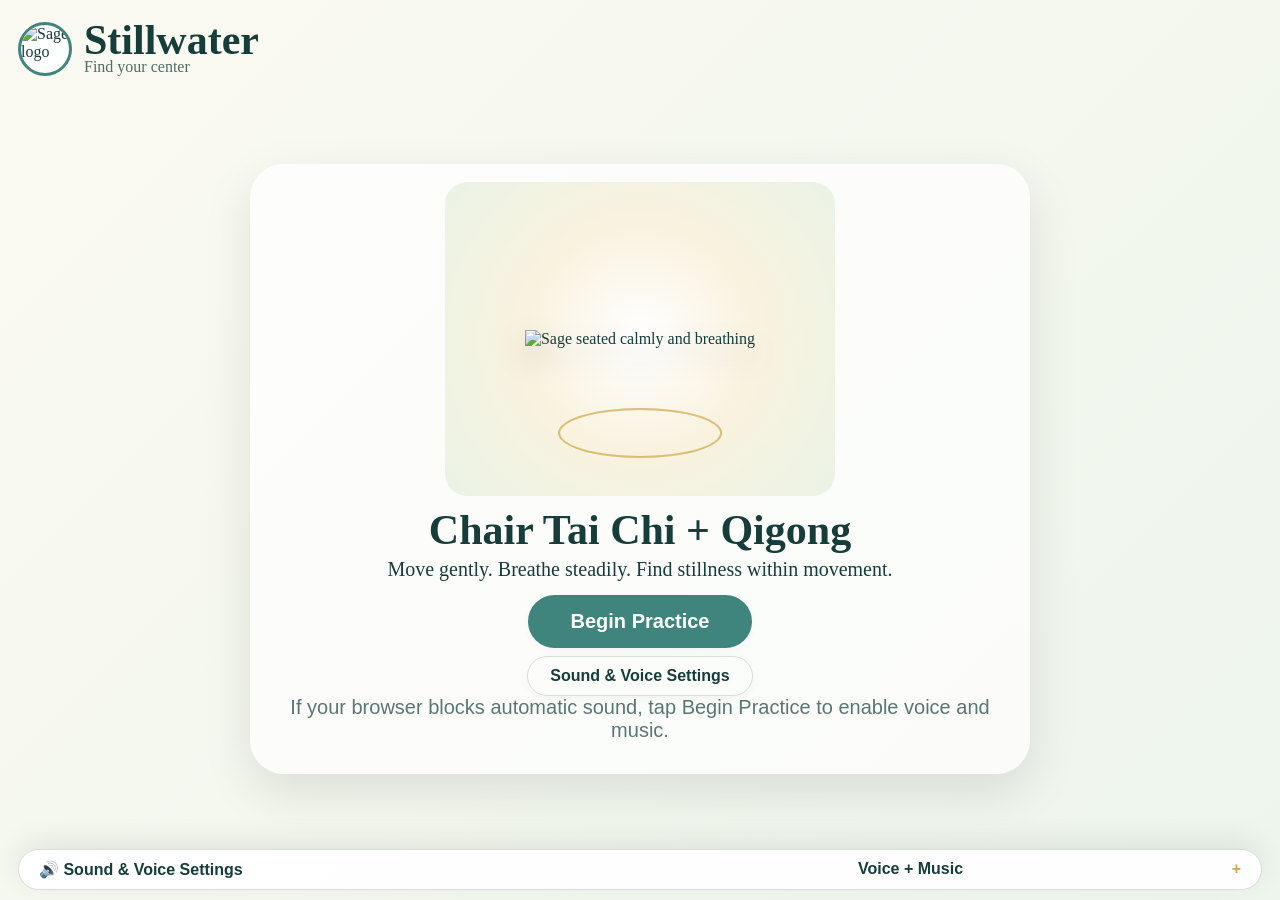
==== commit be91c5f8: "Add files via upload" ====
--- a/index.html
+++ b/index.html
@@ -3,28 +3,34 @@
 <head>
   <meta charset="utf-8" />
   <meta name="viewport" content="width=device-width, initial-scale=1" />
-  <title>Stillwater v18.1</title>
-  <link rel="stylesheet" href="style.css?v=18.1" />
+  <title>Stillwater v19</title>
+  <link rel="stylesheet" href="style.css?v=19" />
 </head>
 <body>
   <div class="app-shell">
     <header class="topbar">
-      <a class="brand" href="index.html?v=18.1" aria-label="Return to opening screen">
-        <img src="assets/sage/idle.png" alt="Sage logo" class="brand-avatar" />
+      <a class="brand" href="index.html?v=19" aria-label="Return to opening screen">
+        <img src="assets/sage/logo-sage.png" alt="Sage logo" class="brand-avatar" />
         <span><strong>Stillwater</strong><em>Find your center</em></span>
       </a>
       <div class="top-actions practice-only hidden">
-        <button id="backBtn">← Back</button><button id="pauseBtn" class="primary">Pause</button><button id="forwardBtn">Forward →</button>
+        <button id="backBtn">← Back</button>
+        <button id="pauseBtn" class="primary">Pause</button>
+        <button id="forwardBtn">Forward →</button>
       </div>
     </header>
 
     <main id="opening" class="opening">
       <section class="hero-card">
-        <div class="sage-stage opening-sage"><img src="assets/sage/idle.png" alt="Sage seated calmly" class="sage-img breathing" /></div>
+        <div class="sage-stage opening-sage">
+          <img id="idleSprite" src="assets/sage/idle-frames/frame-01.png?v=19" alt="Sage seated calmly and breathing" class="sage-img" />
+          <div class="water-ripples"><span></span><span></span><span></span></div>
+        </div>
         <h1>Chair Tai Chi + Qigong</h1>
         <p>Move gently. Breathe steadily. Find stillness within movement.</p>
         <button id="beginBtn" class="begin primary">Begin Practice</button>
         <button id="settingsOpenBtn" class="ghost">Sound & Voice Settings</button>
+        <p id="homeSoundNotice" class="sound-notice">If your browser blocks automatic sound, tap Begin Practice to enable voice and music.</p>
       </section>
     </main>
 
@@ -37,37 +43,50 @@
       </aside>
 
       <section class="center-panel">
-        <div class="stage-head"><div><small id="stageNum">STAGE 1</small><h1 id="stageTitle">Awakening Breath</h1></div><strong id="timer">1:00</strong></div>
-        <div class="sage-stage">
-          <img id="sageImg" src="assets/sage/idle.png" alt="Sage demonstrating the current seated movement" class="sage-img breathing" />
+        <div class="stage-head">
+          <div><small id="stageNum">STAGE 1</small><h1 id="stageTitle">Awakening Breath</h1></div>
+          <strong id="timer">1:00</strong>
+        </div>
+        <div class="sage-stage main-sage-stage">
+          <img id="sageImg" src="assets/sage/idle.png?v=19" alt="Sage demonstrating the current seated movement" class="sage-img" />
           <div class="water-ripples"><span></span><span></span><span></span></div>
         </div>
         <p id="instruction" class="instruction"></p>
-        <button id="unlockBtn" class="unlock hidden">Tap Begin to start sound</button>
+        <button id="unlockBtn" class="unlock hidden">Tap to enable sound</button>
         <div class="progress"><span id="progressBar"></span></div>
       </section>
 
       <aside class="side resources">
         <h2>Resources</h2>
-        <a href="https://www.qigonginstitute.org/directory" target="_blank"><b>Find a local Tai Chi / Qigong instructor</b><span>qigonginstitute.org/directory</span></a>
-        <a href="https://www.va.gov/WHOLEHEALTH/cih/Tai_Chi_and_Qigong.asp" target="_blank"><b>Learn about VA Tai Chi for Vets</b><span>va.gov/WHOLEHEALTH</span></a>
-        <a href="history.html"><b>History of Tai Chi and Qigong</b><span>Quick overview</span></a>
-        <a href="https://davidfliesen.github.io/" target="_blank"><b>About the developer</b><span>davidfliesen.github.io</span></a>
+        <a href="https://www.qigonginstitute.org/directory" target="_blank" rel="noopener"><b>Find a local Tai Chi / Qigong instructor</b><span>qigonginstitute.org/directory</span></a>
+        <a href="https://www.va.gov/WHOLEHEALTH/cih/Tai_Chi_and_Qigong.asp" target="_blank" rel="noopener"><b>Learn about VA Tai Chi for Vets</b><span>va.gov/WHOLEHEALTH</span></a>
+        <a href="history.html?v=19"><b>History of Tai Chi and Qigong</b><span>Quick overview</span></a>
+        <a href="https://davidfliesen.github.io/" target="_blank" rel="noopener"><b>About the developer</b><span>davidfliesen.github.io</span></a>
       </aside>
     </main>
 
     <section id="settings" class="audio-panel collapsed">
-      <button id="settingsToggle" class="settings-title"><b>🔊 Sound & Voice Settings</b><span id="modeLabel">Voice + Music</span><i>+</i></button>
+      <button id="settingsToggle" class="settings-title" type="button">
+        <b>🔊 Sound & Voice Settings</b>
+        <span id="modeLabel">Voice + Music</span>
+        <i id="settingsIcon">+</i>
+      </button>
       <div class="settings-body">
-        <div class="modes"><button data-mode="voiceMusic" class="active">Play Voice + Music</button><button data-mode="voiceOnly">Voice Only</button><button data-mode="musicOnly">Music Only</button><button data-mode="silence">Silence</button></div>
+        <div class="modes">
+          <button data-mode="voiceMusic" class="active" type="button">Play Voice + Music</button>
+          <button data-mode="voiceOnly" type="button">Voice Only</button>
+          <button data-mode="musicOnly" type="button">Music Only</button>
+          <button data-mode="silence" type="button">Silence</button>
+        </div>
         <label>Browser Voice <select id="voiceSelect"></select></label>
         <label>Voice Speed <input id="speed" type="range" min="0.6" max="1.3" step="0.05"></label>
         <label>Voice Pitch <input id="pitch" type="range" min="0.5" max="1.5" step="0.05"></label>
         <label>Voice <input id="voiceVol" type="range" min="0" max="1" step="0.05"></label>
         <label>Music <input id="musicVol" type="range" min="0" max="1" step="0.05"></label>
+        <p id="audioStatus" class="audio-status">Using selected browser voice unless local Sage voice MP3 files are added.</p>
       </div>
     </section>
   </div>
-  <script src="app.js?v=18.1"></script>
+  <script src="app.js?v=19"></script>
 </body>
 </html>
--- a/style.css
+++ b/style.css
@@ -1 +1 @@
-:root{--deep:#0c4944;--teal:#3f857d;--cream:#fbf8ee;--gold:#cfaa4d;--ink:#163d3a;--line:#d8ded8}*{box-sizing:border-box}body{margin:0;background:linear-gradient(135deg,#fbfaf2,#edf5ec);color:var(--ink);font-family:Georgia,'Times New Roman',serif;overflow:hidden}.app-shell{height:100vh;display:grid;grid-template-rows:88px 1fr auto;gap:10px;padding:12px 18px}.topbar{display:flex;justify-content:space-between;align-items:center}.brand{display:flex;gap:12px;align-items:center;text-decoration:none;color:var(--ink)}.brand-avatar{width:58px;height:58px;border-radius:50%;object-fit:cover;border:3px solid var(--teal)}.brand strong{display:block;font-size:44px;line-height:.9}.brand em{font-style:normal;font-size:16px;opacity:.75}.top-actions{display:flex;gap:12px}button{border:1px solid var(--line);border-radius:999px;background:#fffdf7;color:var(--ink);font-weight:700;padding:12px 24px;font-size:16px;cursor:pointer}.primary,.modes button.active{background:var(--teal);color:white}.hidden{display:none!important}.opening{display:grid;place-items:center;min-height:0}.hero-card{width:min(820px,90vw);height:min(680px,calc(100vh - 160px));border-radius:34px;background:rgba(255,255,255,.72);box-shadow:0 18px 50px rgba(0,0,0,.1);display:flex;flex-direction:column;align-items:center;justify-content:center;text-align:center;padding:24px}.hero-card h1{font-size:46px;margin:12px 0 4px}.hero-card p{font-size:21px;margin:0 0 18px}.begin{font-size:21px;padding:15px 44px}.ghost{margin-top:10px;background:transparent}.practice{min-height:0;display:grid;grid-template-columns:300px minmax(460px,1fr) 330px;gap:18px}.side{border-radius:24px;background:linear-gradient(180deg,#0b4b46,#0b3936);color:white;padding:24px;min-height:0;box-shadow:0 14px 35px rgba(0,0,0,.12);overflow:auto}.side h2{margin-top:0;font-size:26px}.left-panel ol{list-style:none;margin:0;padding:0}.left-panel li{display:flex;gap:12px;align-items:center;padding:13px 12px;border-radius:12px;font-size:18px;font-weight:700}.left-panel li.active{background:rgba(255,255,255,.18)}.num{display:grid;place-items:center;width:28px;height:28px;border-radius:50%;border:1px solid var(--gold);color:var(--gold);background:rgba(255,255,255,.1)}.active .num{background:#fff;color:var(--teal)}.mantra{margin-top:32px;border:1px solid var(--gold);border-radius:12px;padding:18px;color:#f2d27a;line-height:1.55;font-weight:700}.left-panel small{display:block;text-align:center;margin-top:22px;opacity:.78}.center-panel{min-height:0;background:rgba(255,255,255,.72);border-radius:28px;padding:20px 26px;display:grid;grid-template-rows:auto minmax(250px,1fr) auto auto;box-shadow:0 12px 35px rgba(0,0,0,.08)}.stage-head{border:1px solid var(--line);border-radius:18px;padding:16px 22px;display:flex;justify-content:space-between;align-items:center}.stage-head small{letter-spacing:.12em;color:var(--teal);font-weight:800}.stage-head h1{font-size:38px;margin:2px 0 0}.stage-head strong{font-size:28px}.sage-stage{position:relative;display:grid;place-items:center;overflow:hidden;border-radius:22px;background:radial-gradient(circle at center,#fff 0,#f9f2df 45%,#eaf3e6 100%);min-height:0}.sage-stage:before{content:'';position:absolute;inset:0;background:url('assets/sage/idle.png') center/cover no-repeat;opacity:.09;filter:blur(1px)}.opening-sage{width:430px;height:430px;max-width:80vw;max-height:48vh}.sage-img{position:relative;z-index:2;max-width:76%;max-height:96%;object-fit:contain;filter:drop-shadow(0 12px 14px rgba(0,0,0,.18))}.breathing{animation:breathe 5.6s ease-in-out infinite;transform-origin:center bottom}@keyframes breathe{0%,100%{transform:scale(1)}50%{transform:scale(1.035) translateY(-3px)}}.water-ripples{position:absolute;z-index:1;bottom:12%;left:50%;width:42%;height:16%;transform:translateX(-50%);pointer-events:none}.water-ripples span{position:absolute;inset:0;border:2px solid rgba(207,170,77,.36);border-radius:50%;animation:ripple 4.5s infinite}.water-ripples span:nth-child(2){animation-delay:1.4s}.water-ripples span:nth-child(3){animation-delay:2.8s}@keyframes ripple{0%{transform:scale(.55);opacity:.65}100%{transform:scale(1.35);opacity:0}}.instruction{text-align:center;font-size:21px;line-height:1.35;margin:14px 0}.unlock{justify-self:center;padding:10px 26px;color:#6a6f6d}.progress{height:11px;border-radius:99px;background:#dce2dc;overflow:hidden}.progress span{display:block;height:100%;width:0;background:linear-gradient(90deg,var(--teal),var(--gold))}.resources{background:linear-gradient(180deg,#498b82,#28675f);}.resources a{display:block;color:white;text-decoration:none;margin:0 0 22px;padding:14px;border-radius:14px;background:rgba(255,255,255,.06)}.resources span{display:block;opacity:.82;margin-top:6px;font-family:Arial,sans-serif}.audio-panel{background:rgba(255,255,255,.92);border:1px solid var(--line);border-radius:24px;box-shadow:0 -8px 28px rgba(0,0,0,.08);overflow:hidden}.settings-title{width:100%;border:0;border-radius:0;background:transparent;display:grid;grid-template-columns:1fr 1fr 40px;text-align:left}.settings-title span{text-align:center}.settings-body{padding:0 22px 18px;display:grid;grid-template-columns:1.3fr 1fr 1fr 1fr 1fr;gap:14px;align-items:end}.collapsed .settings-body{display:none}.modes{display:grid;grid-template-columns:repeat(4,1fr);gap:8px;grid-column:1/-1}.modes button{padding:10px 12px}label{font-family:Arial,sans-serif;font-weight:700}select,input{width:100%;margin-top:7px;font-size:16px}select{padding:11px;border-radius:12px;border:1px solid var(--line);background:white}@media(max-width:1100px){body{overflow:auto}.app-shell{height:auto;min-height:100vh}.practice{grid-template-columns:1fr}.side{max-height:none}.center-panel{min-height:620px}.resources{order:3}.brand strong{font-size:34px}.settings-body{grid-template-columns:1fr}.modes{grid-template-columns:1fr 1fr}.topbar{align-items:flex-start}.top-actions{flex-wrap:wrap;justify-content:flex-end}}@media(max-height:760px) and (min-width:1101px){.app-shell{grid-template-rows:72px 1fr auto;padding:8px 14px;gap:8px}.brand-avatar{width:46px;height:46px}.brand strong{font-size:34px}.practice{grid-template-columns:260px minmax(430px,1fr) 300px;gap:12px}.side{padding:18px}.center-panel{padding:14px 18px}.stage-head{padding:10px 18px}.stage-head h1{font-size:30px}.instruction{font-size:18px;margin:8px 0}.left-panel li{padding:9px 10px;font-size:16px}.resources a{margin-bottom:12px;padding:11px}.mantra{margin-top:18px;padding:12px}.settings-title{padding:9px 20px}.settings-body{padding-bottom:12px}.modes button{padding:8px}.opening-sage{width:330px;height:330px}.hero-card h1{font-size:36px}}
+:root{--deep:#0c4944;--teal:#3f857d;--cream:#fbf8ee;--gold:#cfaa4d;--ink:#163d3a;--line:#d8ded8;--pale:#fffdf7}*{box-sizing:border-box}html,body{height:100%}body{margin:0;background:linear-gradient(135deg,#fbfaf2,#edf5ec);color:var(--ink);font-family:Georgia,'Times New Roman',serif;overflow:hidden}.app-shell{height:100vh;display:grid;grid-template-rows:78px 1fr auto;gap:8px;padding:10px 18px}.topbar{display:flex;justify-content:space-between;align-items:center;min-height:0}.brand{display:flex;gap:12px;align-items:center;text-decoration:none;color:var(--ink)}.brand-avatar{width:54px;height:54px;border-radius:50%;object-fit:cover;border:3px solid var(--teal);background:#fff}.brand strong{display:block;font-size:42px;line-height:.88}.brand em{font-style:normal;font-size:16px;opacity:.75}.top-actions{display:flex;gap:10px;align-items:center}button{border:1px solid var(--line);border-radius:999px;background:#fffdf7;color:var(--ink);font-weight:700;padding:10px 22px;font-size:16px;cursor:pointer;box-shadow:0 3px 10px rgba(0,0,0,.04)}.primary,.modes button.active{background:var(--teal);color:white;border-color:transparent}.hidden{display:none!important}.opening{display:grid;place-items:center;min-height:0}.hero-card{width:min(780px,92vw);height:min(610px,calc(100vh - 162px));border-radius:34px;background:rgba(255,255,255,.74);box-shadow:0 18px 50px rgba(0,0,0,.1);display:flex;flex-direction:column;align-items:center;justify-content:center;text-align:center;padding:18px}.hero-card h1{font-size:42px;margin:10px 0 4px}.hero-card p{font-size:20px;margin:0 0 14px}.begin{font-size:20px;padding:14px 42px}.ghost{margin-top:8px;background:transparent}.sound-notice{font-family:Arial,sans-serif;font-size:13px;opacity:.7;margin-top:10px}.practice{min-height:0;display:grid;grid-template-columns:290px minmax(460px,1fr) 320px;gap:16px}.side{border-radius:24px;background:linear-gradient(180deg,#0b4b46,#0b3936);color:white;padding:22px;min-height:0;box-shadow:0 14px 35px rgba(0,0,0,.12);overflow:auto}.side h2{margin:0 0 18px;font-size:26px}.left-panel ol{list-style:none;margin:0;padding:0}.left-panel li{display:flex;gap:12px;align-items:center;padding:12px 10px;border-radius:12px;font-size:17px;font-weight:700}.left-panel li.active{background:rgba(255,255,255,.18)}.num{display:grid;place-items:center;width:28px;height:28px;border-radius:50%;border:1px solid var(--gold);color:var(--gold);background:rgba(255,255,255,.1);flex:0 0 auto}.active .num{background:#fff;color:var(--teal)}.mantra{margin-top:28px;border:1px solid var(--gold);border-radius:12px;padding:16px;color:#f2d27a;line-height:1.55;font-weight:700}.left-panel small{display:block;text-align:center;margin-top:20px;opacity:.78}.center-panel{min-height:0;background:rgba(255,255,255,.72);border-radius:28px;padding:18px 24px;display:grid;grid-template-rows:auto minmax(250px,1fr) auto auto auto;box-shadow:0 12px 35px rgba(0,0,0,.08)}.stage-head{border:1px solid var(--line);border-radius:18px;padding:14px 20px;display:flex;justify-content:space-between;align-items:center;background:rgba(255,255,255,.6)}.stage-head small{letter-spacing:.12em;color:var(--teal);font-weight:800}.stage-head h1{font-size:36px;margin:2px 0 0}.stage-head strong{font-size:27px}.sage-stage{position:relative;display:grid;place-items:center;overflow:hidden;border-radius:22px;background:radial-gradient(circle at center,#fff 0,#f9f2df 46%,#eaf3e6 100%);min-height:0}.sage-stage:before{content:'';position:absolute;inset:0;background:url('assets/sage/idle.png?v=19') center/cover no-repeat;opacity:.10;filter:blur(1px)}.opening-sage{width:390px;height:390px;max-width:80vw;max-height:43vh}.sage-img{position:relative;z-index:2;max-width:76%;max-height:96%;object-fit:contain;filter:drop-shadow(0 12px 14px rgba(0,0,0,.18))}.opening-sage .sage-img{max-width:92%;max-height:92%}.water-ripples{position:absolute;z-index:1;bottom:12%;left:50%;width:42%;height:16%;transform:translateX(-50%);pointer-events:none}.water-ripples span{position:absolute;inset:0;border:2px solid rgba(207,170,77,.35);border-radius:50%;animation:ripple 4.5s infinite}.water-ripples span:nth-child(2){animation-delay:1.4s}.water-ripples span:nth-child(3){animation-delay:2.8s}@keyframes ripple{0%{transform:scale(.55);opacity:.65}100%{transform:scale(1.35);opacity:0}}.instruction{text-align:center;font-size:20px;line-height:1.34;margin:11px 0}.unlock{justify-self:center;padding:9px 24px;color:#6a6f6d;margin-bottom:7px}.progress{height:10px;border-radius:99px;background:#dce2dc;overflow:hidden}.progress span{display:block;height:100%;width:0;background:linear-gradient(90deg,var(--teal),var(--gold))}.resources{background:linear-gradient(180deg,#498b82,#28675f)}.resources a{display:block;color:white;text-decoration:none;margin:0 0 18px;padding:14px;border-radius:14px;background:rgba(255,255,255,.07)}.resources span{display:block;opacity:.82;margin-top:6px;font-family:Arial,sans-serif}.audio-panel{background:rgba(255,255,255,.94);border:1px solid var(--line);border-radius:22px;box-shadow:0 -8px 28px rgba(0,0,0,.08);overflow:hidden}.settings-title{width:100%;border:0;border-radius:0;background:transparent;display:grid;grid-template-columns:1fr 1fr 40px;text-align:left;box-shadow:none;padding:10px 20px}.settings-title span{text-align:center}.settings-title i{text-align:right;color:var(--gold);font-style:normal}.settings-body{padding:0 20px 14px;display:grid;grid-template-columns:1.3fr 1fr 1fr 1fr 1fr;gap:12px;align-items:end}.collapsed .settings-body{display:none}.modes{display:grid;grid-template-columns:repeat(4,1fr);gap:8px;grid-column:1/-1}.modes button{padding:9px 12px}label{font-family:Arial,sans-serif;font-weight:700;font-size:14px}select,input{width:100%;margin-top:7px;font-size:16px}select{padding:10px;border-radius:12px;border:1px solid var(--line);background:white}.audio-status{grid-column:1/-1;font-family:Arial,sans-serif;margin:0;opacity:.72}@media(max-width:1120px){body{overflow:auto}.app-shell{height:auto;min-height:100vh}.practice{grid-template-columns:1fr}.side{max-height:none}.center-panel{min-height:620px}.resources{order:3}.brand strong{font-size:34px}.settings-body{grid-template-columns:1fr}.modes{grid-template-columns:1fr 1fr}.topbar{align-items:flex-start}.top-actions{flex-wrap:wrap;justify-content:flex-end}}@media(max-height:790px) and (min-width:1121px){.app-shell{grid-template-rows:66px 1fr auto;padding:7px 12px;gap:7px}.brand-avatar{width:44px;height:44px}.brand strong{font-size:33px}.brand em{font-size:14px}button{padding:8px 18px}.practice{grid-template-columns:250px minmax(430px,1fr) 290px;gap:10px}.side{padding:16px;border-radius:20px}.side h2{font-size:23px;margin-bottom:12px}.center-panel{padding:12px 16px;border-radius:22px}.stage-head{padding:9px 16px}.stage-head h1{font-size:29px}.stage-head strong{font-size:24px}.instruction{font-size:17px;margin:7px 0}.left-panel li{padding:8px 9px;font-size:15px}.resources a{margin-bottom:10px;padding:10px}.mantra{margin-top:16px;padding:12px}.settings-title{padding:8px 18px}.settings-body{padding-bottom:10px}.modes button{padding:7px}.opening-sage{width:320px;height:320px}.hero-card{height:min(520px,calc(100vh - 142px))}.hero-card h1{font-size:34px}.hero-card p{font-size:18px}.begin{font-size:18px;padding:11px 34px}}
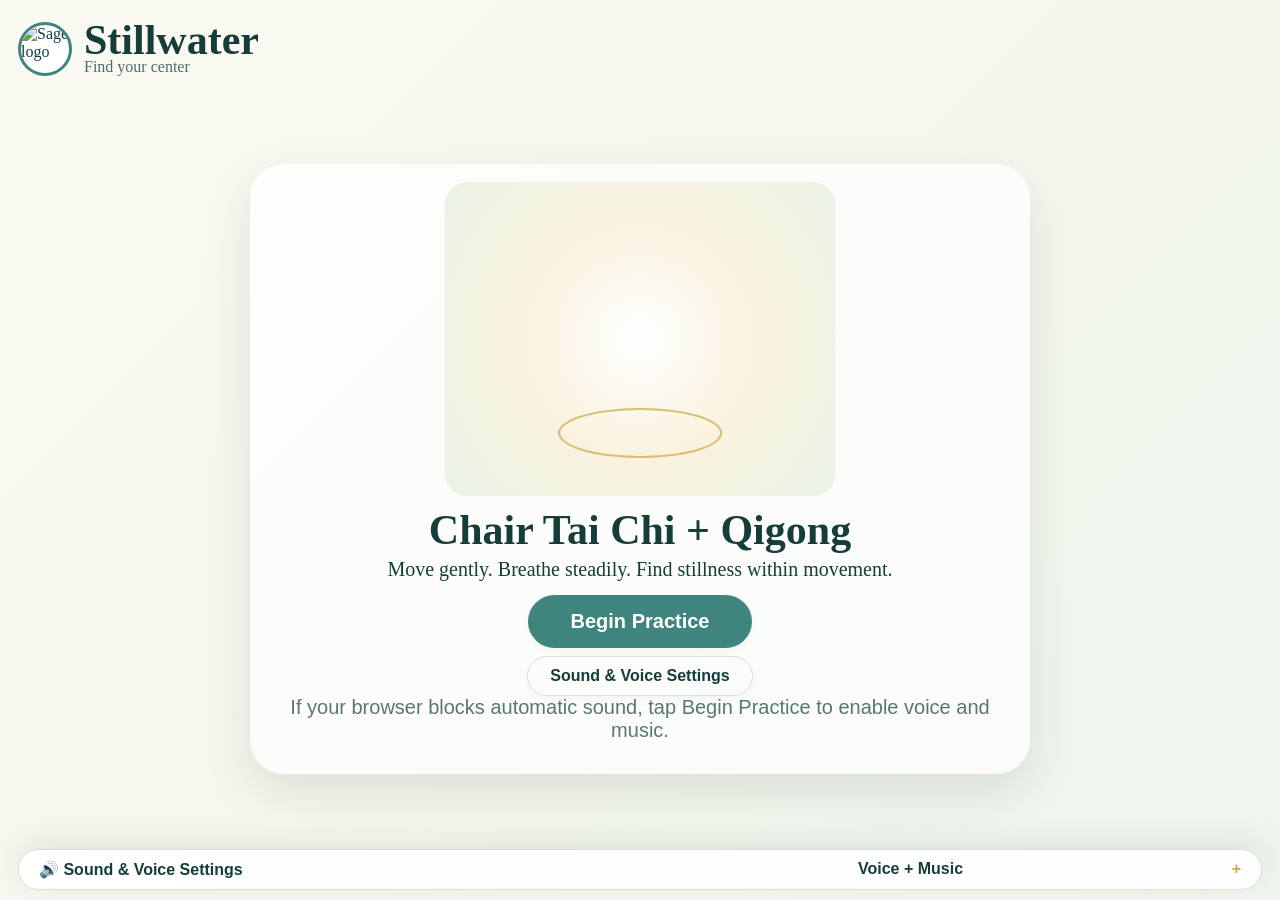
==== commit 89e897f2: "Add files via upload" ====
--- a/index.html
+++ b/index.html
@@ -3,13 +3,13 @@
 <head>
   <meta charset="utf-8" />
   <meta name="viewport" content="width=device-width, initial-scale=1" />
-  <title>Stillwater v19</title>
-  <link rel="stylesheet" href="style.css?v=19" />
+  <title>Stillwater v22</title>
+  <link rel="stylesheet" href="style.css?v=22" />
 </head>
 <body>
   <div class="app-shell">
     <header class="topbar">
-      <a class="brand" href="index.html?v=19" aria-label="Return to opening screen">
+      <a class="brand" href="index.html?v=22" aria-label="Return to opening screen">
         <img src="assets/sage/logo-sage.png" alt="Sage logo" class="brand-avatar" />
         <span><strong>Stillwater</strong><em>Find your center</em></span>
       </a>
@@ -23,7 +23,19 @@
     <main id="opening" class="opening">
       <section class="hero-card">
         <div class="sage-stage opening-sage">
-          <img id="idleSprite" src="assets/sage/idle-frames/frame-01.png?v=19" alt="Sage seated calmly and breathing" class="sage-img" />
+          <video
+            id="openingIdleVideo"
+            class="sage-img opening-video"
+            autoplay
+            muted
+            loop
+            playsinline
+            webkit-playsinline
+            preload="auto"
+            aria-label="Sage seated calmly and breathing"
+          >
+            <source src="assets/video/Panda_Idle.mp4?v=22" type="video/mp4" />
+          </video>
           <div class="water-ripples"><span></span><span></span><span></span></div>
         </div>
         <h1>Chair Tai Chi + Qigong</h1>
@@ -35,11 +47,15 @@
     </main>
 
     <main id="practice" class="practice hidden">
-      <aside class="side left-panel">
+      <div id="mobilePanelScrim" class="mobile-panel-scrim hidden" aria-hidden="true"></div>
+      <button id="leftDrawerBtn" class="mobile-edge-tab left-tab" type="button" aria-controls="leftPanel" aria-expanded="false">Path</button>
+      <button id="settingsDrawerBtn" class="mobile-edge-tab bottom-tab" type="button" aria-controls="settings" aria-expanded="false">Sound</button>
+      <button id="rightDrawerBtn" class="mobile-edge-tab right-tab" type="button" aria-controls="resourcesPanel" aria-expanded="false">Resources</button>
+      <aside id="leftPanel" class="side left-panel mobile-drawer-left">
+        <button class="mobile-drawer-close" data-close-panel type="button" aria-label="Close path panel">×</button>
         <h2>Stillwater Path</h2>
         <ol id="stageList"></ol>
         <div class="mantra">Move with intention.<br>Breathe with awareness.<br>Be still. Be here.</div>
-        <small>Created by David Fliesen in 2026</small>
       </aside>
 
       <section class="center-panel">
@@ -48,7 +64,19 @@
           <strong id="timer">1:00</strong>
         </div>
         <div class="sage-stage main-sage-stage">
-          <img id="sageImg" src="assets/sage/idle.png?v=19" alt="Sage demonstrating the current seated movement" class="sage-img" />
+          <video
+            id="practiceIdleVideo"
+            class="sage-img practice-video"
+            autoplay
+            muted
+            loop
+            playsinline
+            webkit-playsinline
+            preload="auto"
+            aria-label="Sage seated calmly and breathing during practice"
+          >
+            <source src="assets/video/Panda_Idle.mp4?v=22" type="video/mp4" />
+          </video>
           <div class="water-ripples"><span></span><span></span><span></span></div>
         </div>
         <p id="instruction" class="instruction"></p>
@@ -56,12 +84,14 @@
         <div class="progress"><span id="progressBar"></span></div>
       </section>
 
-      <aside class="side resources">
+      <aside id="resourcesPanel" class="side resources mobile-drawer-right">
+        <button class="mobile-drawer-close" data-close-panel type="button" aria-label="Close resources panel">×</button>
         <h2>Resources</h2>
-        <a href="https://www.qigonginstitute.org/directory" target="_blank" rel="noopener"><b>Find a local Tai Chi / Qigong instructor</b><span>qigonginstitute.org/directory</span></a>
-        <a href="https://www.va.gov/WHOLEHEALTH/cih/Tai_Chi_and_Qigong.asp" target="_blank" rel="noopener"><b>Learn about VA Tai Chi for Vets</b><span>va.gov/WHOLEHEALTH</span></a>
-        <a href="history.html?v=19"><b>History of Tai Chi and Qigong</b><span>Quick overview</span></a>
-        <a href="https://davidfliesen.github.io/" target="_blank" rel="noopener"><b>About the developer</b><span>davidfliesen.github.io</span></a>
+        <a href="https://www.qigonginstitute.org/directory" target="_blank" rel="noopener">Find a local Tai Chi / Qigong instructor</a>
+        <a href="https://www.va.gov/WHOLEHEALTH/cih/Tai_Chi_and_Qigong.asp" target="_blank" rel="noopener">Learn about VA Tai Chi for Vets</a>
+        <a href="history.html?v=22">Tai Chi and Qigong</a>
+        <a href="https://davidfliesen.github.io/" target="_blank" rel="noopener">About the developer</a>
+        <small class="creator-credit">Created by David Fliesen in 2026</small>
       </aside>
     </main>
 
@@ -78,15 +108,11 @@
           <button data-mode="musicOnly" type="button">Music Only</button>
           <button data-mode="silence" type="button">Silence</button>
         </div>
-        <label>Browser Voice <select id="voiceSelect"></select></label>
-        <label>Voice Speed <input id="speed" type="range" min="0.6" max="1.3" step="0.05"></label>
-        <label>Voice Pitch <input id="pitch" type="range" min="0.5" max="1.5" step="0.05"></label>
         <label>Voice <input id="voiceVol" type="range" min="0" max="1" step="0.05"></label>
         <label>Music <input id="musicVol" type="range" min="0" max="1" step="0.05"></label>
-        <p id="audioStatus" class="audio-status">Using selected browser voice unless local Sage voice MP3 files are added.</p>
       </div>
     </section>
   </div>
-  <script src="app.js?v=19"></script>
+  <script src="app.js?v=22"></script>
 </body>
 </html>
--- a/style.css
+++ b/style.css
@@ -1 +1,114 @@
-:root{--deep:#0c4944;--teal:#3f857d;--cream:#fbf8ee;--gold:#cfaa4d;--ink:#163d3a;--line:#d8ded8;--pale:#fffdf7}*{box-sizing:border-box}html,body{height:100%}body{margin:0;background:linear-gradient(135deg,#fbfaf2,#edf5ec);color:var(--ink);font-family:Georgia,'Times New Roman',serif;overflow:hidden}.app-shell{height:100vh;display:grid;grid-template-rows:78px 1fr auto;gap:8px;padding:10px 18px}.topbar{display:flex;justify-content:space-between;align-items:center;min-height:0}.brand{display:flex;gap:12px;align-items:center;text-decoration:none;color:var(--ink)}.brand-avatar{width:54px;height:54px;border-radius:50%;object-fit:cover;border:3px solid var(--teal);background:#fff}.brand strong{display:block;font-size:42px;line-height:.88}.brand em{font-style:normal;font-size:16px;opacity:.75}.top-actions{display:flex;gap:10px;align-items:center}button{border:1px solid var(--line);border-radius:999px;background:#fffdf7;color:var(--ink);font-weight:700;padding:10px 22px;font-size:16px;cursor:pointer;box-shadow:0 3px 10px rgba(0,0,0,.04)}.primary,.modes button.active{background:var(--teal);color:white;border-color:transparent}.hidden{display:none!important}.opening{display:grid;place-items:center;min-height:0}.hero-card{width:min(780px,92vw);height:min(610px,calc(100vh - 162px));border-radius:34px;background:rgba(255,255,255,.74);box-shadow:0 18px 50px rgba(0,0,0,.1);display:flex;flex-direction:column;align-items:center;justify-content:center;text-align:center;padding:18px}.hero-card h1{font-size:42px;margin:10px 0 4px}.hero-card p{font-size:20px;margin:0 0 14px}.begin{font-size:20px;padding:14px 42px}.ghost{margin-top:8px;background:transparent}.sound-notice{font-family:Arial,sans-serif;font-size:13px;opacity:.7;margin-top:10px}.practice{min-height:0;display:grid;grid-template-columns:290px minmax(460px,1fr) 320px;gap:16px}.side{border-radius:24px;background:linear-gradient(180deg,#0b4b46,#0b3936);color:white;padding:22px;min-height:0;box-shadow:0 14px 35px rgba(0,0,0,.12);overflow:auto}.side h2{margin:0 0 18px;font-size:26px}.left-panel ol{list-style:none;margin:0;padding:0}.left-panel li{display:flex;gap:12px;align-items:center;padding:12px 10px;border-radius:12px;font-size:17px;font-weight:700}.left-panel li.active{background:rgba(255,255,255,.18)}.num{display:grid;place-items:center;width:28px;height:28px;border-radius:50%;border:1px solid var(--gold);color:var(--gold);background:rgba(255,255,255,.1);flex:0 0 auto}.active .num{background:#fff;color:var(--teal)}.mantra{margin-top:28px;border:1px solid var(--gold);border-radius:12px;padding:16px;color:#f2d27a;line-height:1.55;font-weight:700}.left-panel small{display:block;text-align:center;margin-top:20px;opacity:.78}.center-panel{min-height:0;background:rgba(255,255,255,.72);border-radius:28px;padding:18px 24px;display:grid;grid-template-rows:auto minmax(250px,1fr) auto auto auto;box-shadow:0 12px 35px rgba(0,0,0,.08)}.stage-head{border:1px solid var(--line);border-radius:18px;padding:14px 20px;display:flex;justify-content:space-between;align-items:center;background:rgba(255,255,255,.6)}.stage-head small{letter-spacing:.12em;color:var(--teal);font-weight:800}.stage-head h1{font-size:36px;margin:2px 0 0}.stage-head strong{font-size:27px}.sage-stage{position:relative;display:grid;place-items:center;overflow:hidden;border-radius:22px;background:radial-gradient(circle at center,#fff 0,#f9f2df 46%,#eaf3e6 100%);min-height:0}.sage-stage:before{content:'';position:absolute;inset:0;background:url('assets/sage/idle.png?v=19') center/cover no-repeat;opacity:.10;filter:blur(1px)}.opening-sage{width:390px;height:390px;max-width:80vw;max-height:43vh}.sage-img{position:relative;z-index:2;max-width:76%;max-height:96%;object-fit:contain;filter:drop-shadow(0 12px 14px rgba(0,0,0,.18))}.opening-sage .sage-img{max-width:92%;max-height:92%}.water-ripples{position:absolute;z-index:1;bottom:12%;left:50%;width:42%;height:16%;transform:translateX(-50%);pointer-events:none}.water-ripples span{position:absolute;inset:0;border:2px solid rgba(207,170,77,.35);border-radius:50%;animation:ripple 4.5s infinite}.water-ripples span:nth-child(2){animation-delay:1.4s}.water-ripples span:nth-child(3){animation-delay:2.8s}@keyframes ripple{0%{transform:scale(.55);opacity:.65}100%{transform:scale(1.35);opacity:0}}.instruction{text-align:center;font-size:20px;line-height:1.34;margin:11px 0}.unlock{justify-self:center;padding:9px 24px;color:#6a6f6d;margin-bottom:7px}.progress{height:10px;border-radius:99px;background:#dce2dc;overflow:hidden}.progress span{display:block;height:100%;width:0;background:linear-gradient(90deg,var(--teal),var(--gold))}.resources{background:linear-gradient(180deg,#498b82,#28675f)}.resources a{display:block;color:white;text-decoration:none;margin:0 0 18px;padding:14px;border-radius:14px;background:rgba(255,255,255,.07)}.resources span{display:block;opacity:.82;margin-top:6px;font-family:Arial,sans-serif}.audio-panel{background:rgba(255,255,255,.94);border:1px solid var(--line);border-radius:22px;box-shadow:0 -8px 28px rgba(0,0,0,.08);overflow:hidden}.settings-title{width:100%;border:0;border-radius:0;background:transparent;display:grid;grid-template-columns:1fr 1fr 40px;text-align:left;box-shadow:none;padding:10px 20px}.settings-title span{text-align:center}.settings-title i{text-align:right;color:var(--gold);font-style:normal}.settings-body{padding:0 20px 14px;display:grid;grid-template-columns:1.3fr 1fr 1fr 1fr 1fr;gap:12px;align-items:end}.collapsed .settings-body{display:none}.modes{display:grid;grid-template-columns:repeat(4,1fr);gap:8px;grid-column:1/-1}.modes button{padding:9px 12px}label{font-family:Arial,sans-serif;font-weight:700;font-size:14px}select,input{width:100%;margin-top:7px;font-size:16px}select{padding:10px;border-radius:12px;border:1px solid var(--line);background:white}.audio-status{grid-column:1/-1;font-family:Arial,sans-serif;margin:0;opacity:.72}@media(max-width:1120px){body{overflow:auto}.app-shell{height:auto;min-height:100vh}.practice{grid-template-columns:1fr}.side{max-height:none}.center-panel{min-height:620px}.resources{order:3}.brand strong{font-size:34px}.settings-body{grid-template-columns:1fr}.modes{grid-template-columns:1fr 1fr}.topbar{align-items:flex-start}.top-actions{flex-wrap:wrap;justify-content:flex-end}}@media(max-height:790px) and (min-width:1121px){.app-shell{grid-template-rows:66px 1fr auto;padding:7px 12px;gap:7px}.brand-avatar{width:44px;height:44px}.brand strong{font-size:33px}.brand em{font-size:14px}button{padding:8px 18px}.practice{grid-template-columns:250px minmax(430px,1fr) 290px;gap:10px}.side{padding:16px;border-radius:20px}.side h2{font-size:23px;margin-bottom:12px}.center-panel{padding:12px 16px;border-radius:22px}.stage-head{padding:9px 16px}.stage-head h1{font-size:29px}.stage-head strong{font-size:24px}.instruction{font-size:17px;margin:7px 0}.left-panel li{padding:8px 9px;font-size:15px}.resources a{margin-bottom:10px;padding:10px}.mantra{margin-top:16px;padding:12px}.settings-title{padding:8px 18px}.settings-body{padding-bottom:10px}.modes button{padding:7px}.opening-sage{width:320px;height:320px}.hero-card{height:min(520px,calc(100vh - 142px))}.hero-card h1{font-size:34px}.hero-card p{font-size:18px}.begin{font-size:18px;padding:11px 34px}}+:root{--deep:#0c4944;--teal:#3f857d;--cream:#fbf8ee;--gold:#cfaa4d;--ink:#163d3a;--line:#d8ded8;--pale:#fffdf7}*{box-sizing:border-box}html,body{height:100%}body{margin:0;background:linear-gradient(135deg,#fbfaf2,#edf5ec);color:var(--ink);font-family:Georgia,'Times New Roman',serif;overflow:hidden}.app-shell{height:100vh;display:grid;grid-template-rows:78px 1fr auto;gap:8px;padding:10px 18px}.topbar{display:flex;justify-content:space-between;align-items:center;min-height:0}.brand{display:flex;gap:12px;align-items:center;text-decoration:none;color:var(--ink)}.brand-avatar{width:54px;height:54px;border-radius:50%;object-fit:cover;border:3px solid var(--teal);background:#fff}.brand strong{display:block;font-size:42px;line-height:.88}.brand em{font-style:normal;font-size:16px;opacity:.75}.top-actions{display:flex;gap:10px;align-items:center}button{border:1px solid var(--line);border-radius:999px;background:#fffdf7;color:var(--ink);font-weight:700;padding:10px 22px;font-size:16px;cursor:pointer;box-shadow:0 3px 10px rgba(0,0,0,.04)}.primary,.modes button.active{background:var(--teal);color:white;border-color:transparent}.hidden{display:none!important}.opening{display:grid;place-items:center;min-height:0}.hero-card{width:min(780px,92vw);height:min(610px,calc(100vh - 162px));border-radius:34px;background:rgba(255,255,255,.74);box-shadow:0 18px 50px rgba(0,0,0,.1);display:flex;flex-direction:column;align-items:center;justify-content:center;text-align:center;padding:18px}.hero-card h1{font-size:42px;margin:10px 0 4px}.hero-card p{font-size:20px;margin:0 0 14px}.begin{font-size:20px;padding:14px 42px}.ghost{margin-top:8px;background:transparent}.sound-notice{font-family:Arial,sans-serif;font-size:13px;opacity:.7;margin-top:10px}.practice{min-height:0;display:grid;grid-template-columns:290px minmax(460px,1fr) 320px;gap:16px}.side{border-radius:24px;background:linear-gradient(180deg,#0b4b46,#0b3936);color:white;padding:22px;min-height:0;box-shadow:0 14px 35px rgba(0,0,0,.12);overflow:auto}.side h2{margin:0 0 18px;font-size:26px}.left-panel ol{list-style:none;margin:0;padding:0}.left-panel li{display:flex;gap:12px;align-items:center;padding:12px 10px;border-radius:12px;font-size:17px;font-weight:700}.left-panel li.active{background:rgba(255,255,255,.18)}.num{display:grid;place-items:center;width:28px;height:28px;border-radius:50%;border:1px solid var(--gold);color:var(--gold);background:rgba(255,255,255,.1);flex:0 0 auto}.active .num{background:#fff;color:var(--teal)}.mantra{margin-top:28px;border:1px solid var(--gold);border-radius:12px;padding:16px;color:#f2d27a;line-height:1.55;font-weight:700}.left-panel small{display:block;text-align:center;margin-top:20px;opacity:.78}.center-panel{min-height:0;background:rgba(255,255,255,.72);border-radius:28px;padding:18px 24px;display:grid;grid-template-rows:auto minmax(250px,1fr) auto auto auto;box-shadow:0 12px 35px rgba(0,0,0,.08)}.stage-head{border:1px solid var(--line);border-radius:18px;padding:14px 20px;display:flex;justify-content:space-between;align-items:center;background:rgba(255,255,255,.6)}.stage-head small{letter-spacing:.12em;color:var(--teal);font-weight:800}.stage-head h1{font-size:36px;margin:2px 0 0}.stage-head strong{font-size:27px}.sage-stage{position:relative;display:grid;place-items:center;overflow:hidden;border-radius:22px;background:radial-gradient(circle at center,#fff 0,#f9f2df 46%,#eaf3e6 100%);min-height:0}.sage-stage:before{content:'';position:absolute;inset:0;background:url('assets/sage/idle.png?v=22') center/cover no-repeat;opacity:.10;filter:blur(1px)}.opening-sage{width:390px;height:390px;max-width:80vw;max-height:43vh}.sage-img{position:relative;z-index:2;max-width:76%;max-height:96%;object-fit:contain;filter:drop-shadow(0 12px 14px rgba(0,0,0,.18))}.opening-sage .sage-img{max-width:92%;max-height:92%}.water-ripples{position:absolute;z-index:1;bottom:12%;left:50%;width:42%;height:16%;transform:translateX(-50%);pointer-events:none}.water-ripples span{position:absolute;inset:0;border:2px solid rgba(207,170,77,.35);border-radius:50%;animation:ripple 4.5s infinite}.water-ripples span:nth-child(2){animation-delay:1.4s}.water-ripples span:nth-child(3){animation-delay:2.8s}@keyframes ripple{0%{transform:scale(.55);opacity:.65}100%{transform:scale(1.35);opacity:0}}.instruction{text-align:center;font-size:20px;line-height:1.34;margin:11px 0}.unlock{justify-self:center;padding:9px 24px;color:#6a6f6d;margin-bottom:7px}.progress{height:10px;border-radius:99px;background:#dce2dc;overflow:hidden}.progress span{display:block;height:100%;width:0;background:linear-gradient(90deg,var(--teal),var(--gold))}.resources{background:linear-gradient(180deg,#498b82,#28675f)}.resources a{display:block;color:white;text-decoration:none;margin:0 0 18px;padding:14px;border-radius:14px;background:rgba(255,255,255,.07)}.resources span{display:block;opacity:.82;margin-top:6px;font-family:Arial,sans-serif}.audio-panel{background:rgba(255,255,255,.94);border:1px solid var(--line);border-radius:22px;box-shadow:0 -8px 28px rgba(0,0,0,.08);overflow:hidden}.settings-title{width:100%;border:0;border-radius:0;background:transparent;display:grid;grid-template-columns:1fr 1fr 40px;text-align:left;box-shadow:none;padding:10px 20px}.settings-title span{text-align:center}.settings-title i{text-align:right;color:var(--gold);font-style:normal}.settings-body{padding:0 20px 14px;display:grid;grid-template-columns:1fr 1fr;gap:12px;align-items:end}.collapsed .settings-body{display:none}.modes{display:grid;grid-template-columns:repeat(4,1fr);gap:8px;grid-column:1/-1}.modes button{padding:9px 12px}label{font-family:Arial,sans-serif;font-weight:700;font-size:14px}select,input{width:100%;margin-top:7px;font-size:16px}select{padding:10px;border-radius:12px;border:1px solid var(--line);background:white}.audio-status{grid-column:1/-1;font-family:Arial,sans-serif;margin:0;opacity:.72}@media(max-width:1120px){body{overflow:auto}.app-shell{height:auto;min-height:100vh}.practice{grid-template-columns:1fr}.side{max-height:none}.center-panel{min-height:620px}.resources{order:3}.brand strong{font-size:34px}.settings-body{grid-template-columns:1fr}.modes{grid-template-columns:1fr 1fr}.topbar{align-items:flex-start}.top-actions{flex-wrap:wrap;justify-content:flex-end}}@media(max-height:790px) and (min-width:1121px){.app-shell{grid-template-rows:66px 1fr auto;padding:7px 12px;gap:7px}.brand-avatar{width:44px;height:44px}.brand strong{font-size:33px}.brand em{font-size:14px}button{padding:8px 18px}.practice{grid-template-columns:250px minmax(430px,1fr) 290px;gap:10px}.side{padding:16px;border-radius:20px}.side h2{font-size:23px;margin-bottom:12px}.center-panel{padding:12px 16px;border-radius:22px}.stage-head{padding:9px 16px}.stage-head h1{font-size:29px}.stage-head strong{font-size:24px}.instruction{font-size:17px;margin:7px 0}.left-panel li{padding:8px 9px;font-size:15px}.resources a{margin-bottom:10px;padding:10px}.mantra{margin-top:16px;padding:12px}.settings-title{padding:8px 18px}.settings-body{padding-bottom:10px}.modes button{padding:7px}.opening-sage{width:320px;height:320px}.hero-card{height:min(520px,calc(100vh - 142px))}.hero-card h1{font-size:34px}.hero-card p{font-size:18px}.begin{font-size:18px;padding:11px 34px}}
+
+/* v20 opening MP4 and mobile session refinements */
+.opening-video{width:100%;height:100%;object-fit:contain;display:block;pointer-events:none}
+.mobile-edge-tab,.mobile-drawer-close,.mobile-panel-scrim{display:none}
+
+@media(max-width:1120px){
+  body{overflow:hidden}
+  .app-shell{height:100svh;min-height:100svh;grid-template-rows:auto 1fr auto;padding:8px;gap:6px;overflow:hidden}
+  .topbar{align-items:center;gap:8px;min-height:54px}
+  .brand{gap:8px;min-width:0}
+  .brand-avatar{width:42px;height:42px;border-width:2px}
+  .brand strong{font-size:clamp(26px,8vw,34px);line-height:.9}
+  .brand em{font-size:12px}
+  .top-actions{gap:6px;justify-content:flex-end;flex-wrap:nowrap}
+  .top-actions button{font-size:13px;padding:8px 10px}
+  .opening{height:100%;min-height:0;overflow:hidden}
+  .hero-card{width:100%;height:100%;max-height:none;padding:12px;border-radius:24px;justify-content:center}
+  .opening-sage{width:min(72vw,360px);height:min(72vw,360px);max-height:42svh}
+  .hero-card h1{font-size:clamp(28px,8vw,38px);margin:8px 0 4px}
+  .hero-card p{font-size:clamp(16px,4.5vw,19px);margin-bottom:10px}
+  .begin{font-size:18px;padding:12px 34px}
+  .practice{position:relative;height:100%;min-height:0;display:block;overflow:hidden}
+  .center-panel{height:100%;min-height:0;border-radius:24px;padding:10px;grid-template-rows:auto minmax(0,1fr) auto auto auto}
+  .stage-head{padding:10px 12px;border-radius:16px}
+  .stage-head h1{font-size:clamp(22px,6vw,31px)}
+  .stage-head strong{font-size:clamp(20px,6vw,26px)}
+  .main-sage-stage{min-height:0;height:100%}
+  .main-sage-stage .sage-img{max-width:88%;max-height:92%}
+  .instruction{font-size:clamp(16px,4.2vw,20px);margin:8px 2px;line-height:1.28}
+  .side{position:fixed;z-index:40;top:0;bottom:0;width:min(84vw,340px);max-height:none;border-radius:0;padding:58px 18px 18px;transition:transform .24s ease;box-shadow:0 18px 50px rgba(0,0,0,.28)}
+  .mobile-drawer-left{left:0;transform:translateX(-104%)}
+  .mobile-drawer-right{right:0;transform:translateX(104%)}
+  body.mobile-left-open .mobile-drawer-left{transform:translateX(0)}
+  body.mobile-right-open .mobile-drawer-right{transform:translateX(0)}
+  .mobile-drawer-close{display:grid;position:absolute;top:12px;right:12px;place-items:center;width:38px;height:38px;padding:0;border-radius:50%;font-size:28px;line-height:1;background:rgba(255,255,255,.14);color:#fff;border:1px solid rgba(255,255,255,.25);box-shadow:none}
+  .mobile-edge-tab{display:none;position:fixed;z-index:32;border-radius:16px 16px 0 0;background:var(--teal);color:#fff;border:1px solid rgba(255,255,255,.35);box-shadow:0 6px 20px rgba(0,0,0,.18);font-family:Arial,sans-serif;font-size:13px;padding:8px 13px}
+  .practice:not(.hidden) .mobile-edge-tab{display:block}
+  .left-tab{left:-30px;top:48%;transform:rotate(90deg)}
+  .right-tab{right:-48px;top:48%;transform:rotate(-90deg)}
+  .bottom-tab{left:50%;bottom:6px;transform:translateX(-50%);border-radius:16px 16px 0 0}
+  .mobile-panel-scrim{position:fixed;display:block;inset:0;z-index:35;background:rgba(0,0,0,.36)}
+  .mobile-panel-scrim.hidden{display:none!important}
+  .audio-panel{position:fixed;z-index:42;left:8px;right:8px;bottom:8px;max-height:78svh;overflow:auto;transform:translateY(calc(100% + 20px));transition:transform .24s ease;border-radius:22px}
+  body.mobile-settings-open .audio-panel{transform:translateY(0)}
+  .settings-title{grid-template-columns:1fr auto 32px;padding:12px 14px}
+  .settings-title span{text-align:left;margin-left:8px}
+  .settings-body{grid-template-columns:1fr;padding:0 14px 14px;gap:10px}
+  .modes{grid-template-columns:1fr 1fr}
+}
+
+@media(max-width:560px){
+  .app-shell{padding:6px;grid-template-rows:50px 1fr auto}
+  .brand-avatar{width:38px;height:38px}
+  .brand strong{font-size:27px}
+  .brand em{display:none}
+  .top-actions button{font-size:12px;padding:7px 8px}
+  .hero-card{border-radius:20px;padding:10px}
+  .opening-sage{width:min(78vw,330px);height:min(78vw,330px);max-height:44svh}
+  .center-panel{border-radius:20px;padding:8px}
+  .stage-head{padding:8px 10px}
+  .stage-head small{font-size:11px}
+  .instruction{font-size:16px}
+  .unlock{padding:8px 18px;margin-bottom:5px}
+}
+
+
+/* v22 panda sizing, resource cleanup, and history page upgrades */
+.practice-video{width:100%;height:100%;object-fit:contain;display:block;pointer-events:none}
+.main-sage-stage{width:390px;height:390px;max-width:80vw;max-height:min(390px,52vh);justify-self:center;align-self:center}
+.main-sage-stage .sage-img{width:100%;height:100%;max-width:92%;max-height:92%;object-fit:contain}
+.mantra{border:0;border-radius:0;padding:0;color:#d4dddb;background:transparent;line-height:1.55;font-weight:700}
+.resources{display:flex;flex-direction:column}
+.resources a{font-weight:800;font-size:17px;line-height:1.18}
+.resources span{display:none}
+.creator-credit{display:block;margin-top:auto;text-align:center;color:rgba(255,255,255,.78);font-size:14px;line-height:1.35;padding-top:24px}
+
+.history-page{overflow:auto}
+.history-page .app-shell{min-height:100vh;height:auto;grid-template-rows:78px auto;padding-bottom:24px}
+.history-main{display:grid;place-items:center;padding:12px 0 28px}
+.history-card{width:min(980px,94vw);border-radius:34px;background:rgba(255,255,255,.82);box-shadow:0 18px 50px rgba(0,0,0,.1);padding:28px;text-align:left}
+.history-card h1{text-align:center;font-size:42px;margin:8px 0 10px}
+.history-lede{text-align:center;font-size:20px;line-height:1.42;margin:0 auto 22px;max-width:820px}
+.history-art-grid{display:grid;grid-template-columns:1fr 1fr;gap:18px;margin:16px 0 24px}
+.history-art{border-radius:24px;background:linear-gradient(145deg,#fff8e6,#eaf3e6);border:1px solid var(--line);padding:14px;text-align:center}
+.history-art img{width:100%;max-height:260px;object-fit:contain;display:block}
+.history-art figcaption{font-family:Arial,sans-serif;font-size:14px;color:#5f706d;margin-top:8px}
+.history-sections{display:grid;grid-template-columns:1fr 1fr;gap:18px;margin-top:16px}
+.history-note,.history-section{background:rgba(236,245,235,.72);border:1px solid var(--line);border-radius:22px;padding:18px}
+.history-section h2,.history-note h2{margin:0 0 8px;font-size:26px}
+.history-section p,.history-note p{font-size:17px;line-height:1.5;margin:0 0 10px}
+.history-note{margin-top:18px;background:rgba(255,248,230,.86)}
+.history-actions{text-align:center;margin-top:22px}
+.history-actions .begin{display:inline-block;text-decoration:none}
+
+@media(max-width:1120px){
+  .main-sage-stage{width:min(72vw,360px);height:min(72vw,360px);max-height:42svh}
+  .main-sage-stage .sage-img{max-width:92%;max-height:92%}
+  .creator-credit{margin-top:24px}
+  .history-page{overflow:auto}
+  .history-page .app-shell{height:auto;min-height:100svh;overflow:visible}
+}
+
+@media(max-width:760px){
+  .history-card{padding:18px;border-radius:24px}
+  .history-card h1{font-size:32px}
+  .history-lede{font-size:17px}
+  .history-art-grid,.history-sections{grid-template-columns:1fr}
+  .history-art img{max-height:220px}
+}
+
+@media(max-width:560px){
+  .main-sage-stage{width:min(78vw,330px);height:min(78vw,330px);max-height:44svh}
+}
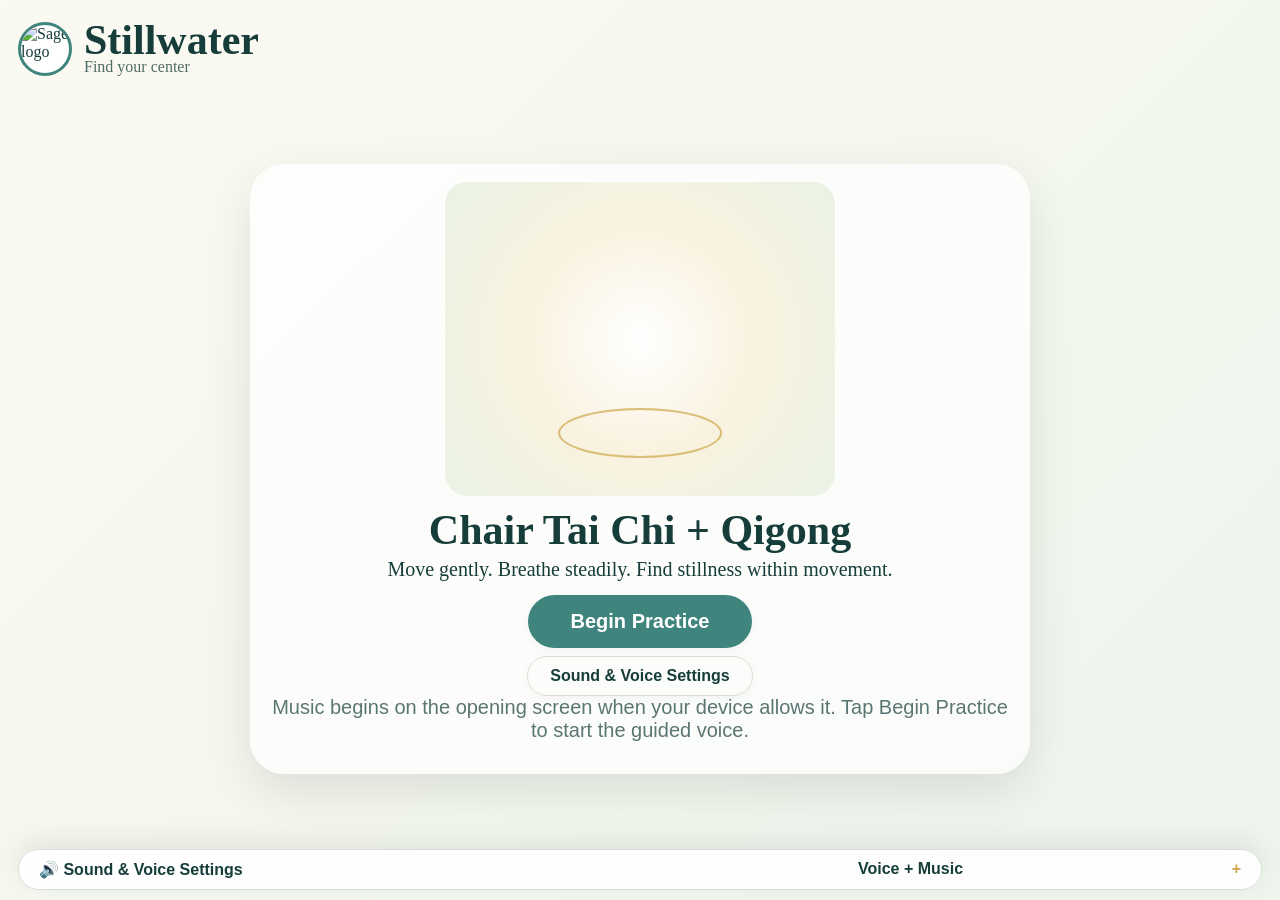
==== commit 9e79e293: "Add files via upload" ====
--- a/index.html
+++ b/index.html
@@ -3,13 +3,13 @@
 <head>
   <meta charset="utf-8" />
   <meta name="viewport" content="width=device-width, initial-scale=1" />
-  <title>Stillwater v22</title>
-  <link rel="stylesheet" href="style.css?v=22" />
+  <title>Stillwater v24</title>
+  <link rel="stylesheet" href="style.css?v=24" />
 </head>
 <body>
   <div class="app-shell">
     <header class="topbar">
-      <a class="brand" href="index.html?v=22" aria-label="Return to opening screen">
+      <a class="brand" href="index.html?v=24" aria-label="Return to opening screen">
         <img src="assets/sage/logo-sage.png" alt="Sage logo" class="brand-avatar" />
         <span><strong>Stillwater</strong><em>Find your center</em></span>
       </a>
@@ -34,7 +34,7 @@
             preload="auto"
             aria-label="Sage seated calmly and breathing"
           >
-            <source src="assets/video/Panda_Idle.mp4?v=22" type="video/mp4" />
+            <source src="assets/video/Panda_Idle.mp4?v=24" type="video/mp4" />
           </video>
           <div class="water-ripples"><span></span><span></span><span></span></div>
         </div>
@@ -42,7 +42,7 @@
         <p>Move gently. Breathe steadily. Find stillness within movement.</p>
         <button id="beginBtn" class="begin primary">Begin Practice</button>
         <button id="settingsOpenBtn" class="ghost">Sound & Voice Settings</button>
-        <p id="homeSoundNotice" class="sound-notice">If your browser blocks automatic sound, tap Begin Practice to enable voice and music.</p>
+        <p id="homeSoundNotice" class="sound-notice">Music begins on the opening screen when your device allows it. Tap Begin Practice to start the guided voice.</p>
       </section>
     </main>
 
@@ -75,7 +75,7 @@
             preload="auto"
             aria-label="Sage seated calmly and breathing during practice"
           >
-            <source src="assets/video/Panda_Idle.mp4?v=22" type="video/mp4" />
+            <source src="assets/video/Panda_Idle.mp4?v=24" type="video/mp4" />
           </video>
           <div class="water-ripples"><span></span><span></span><span></span></div>
         </div>
@@ -89,7 +89,7 @@
         <h2>Resources</h2>
         <a href="https://www.qigonginstitute.org/directory" target="_blank" rel="noopener">Find a local Tai Chi / Qigong instructor</a>
         <a href="https://www.va.gov/WHOLEHEALTH/cih/Tai_Chi_and_Qigong.asp" target="_blank" rel="noopener">Learn about VA Tai Chi for Vets</a>
-        <a href="history.html?v=22">Tai Chi and Qigong</a>
+        <a href="history.html?v=24">Tai Chi and Qigong</a>
         <a href="https://davidfliesen.github.io/" target="_blank" rel="noopener">About the developer</a>
         <small class="creator-credit">Created by David Fliesen in 2026</small>
       </aside>
@@ -113,6 +113,6 @@
       </div>
     </section>
   </div>
-  <script src="app.js?v=22"></script>
+  <script src="app.js?v=24"></script>
 </body>
 </html>
--- a/style.css
+++ b/style.css
@@ -112,3 +112,21 @@
 @media(max-width:560px){
   .main-sage-stage{width:min(78vw,330px);height:min(78vw,330px);max-height:44svh}
 }
+
+/* v23 calming panda swell restored for MP4 video on all devices */
+.sage-img{
+  transform-origin:center center;
+  animation:sageCalmSwell 7.5s ease-in-out infinite;
+  will-change:transform;
+}
+
+@keyframes sageCalmSwell{
+  0%,100%{transform:scale(1)}
+  50%{transform:scale(1.035)}
+}
+
+@media (prefers-reduced-motion: reduce){
+  .sage-img{
+    animation:none;
+  }
+}
